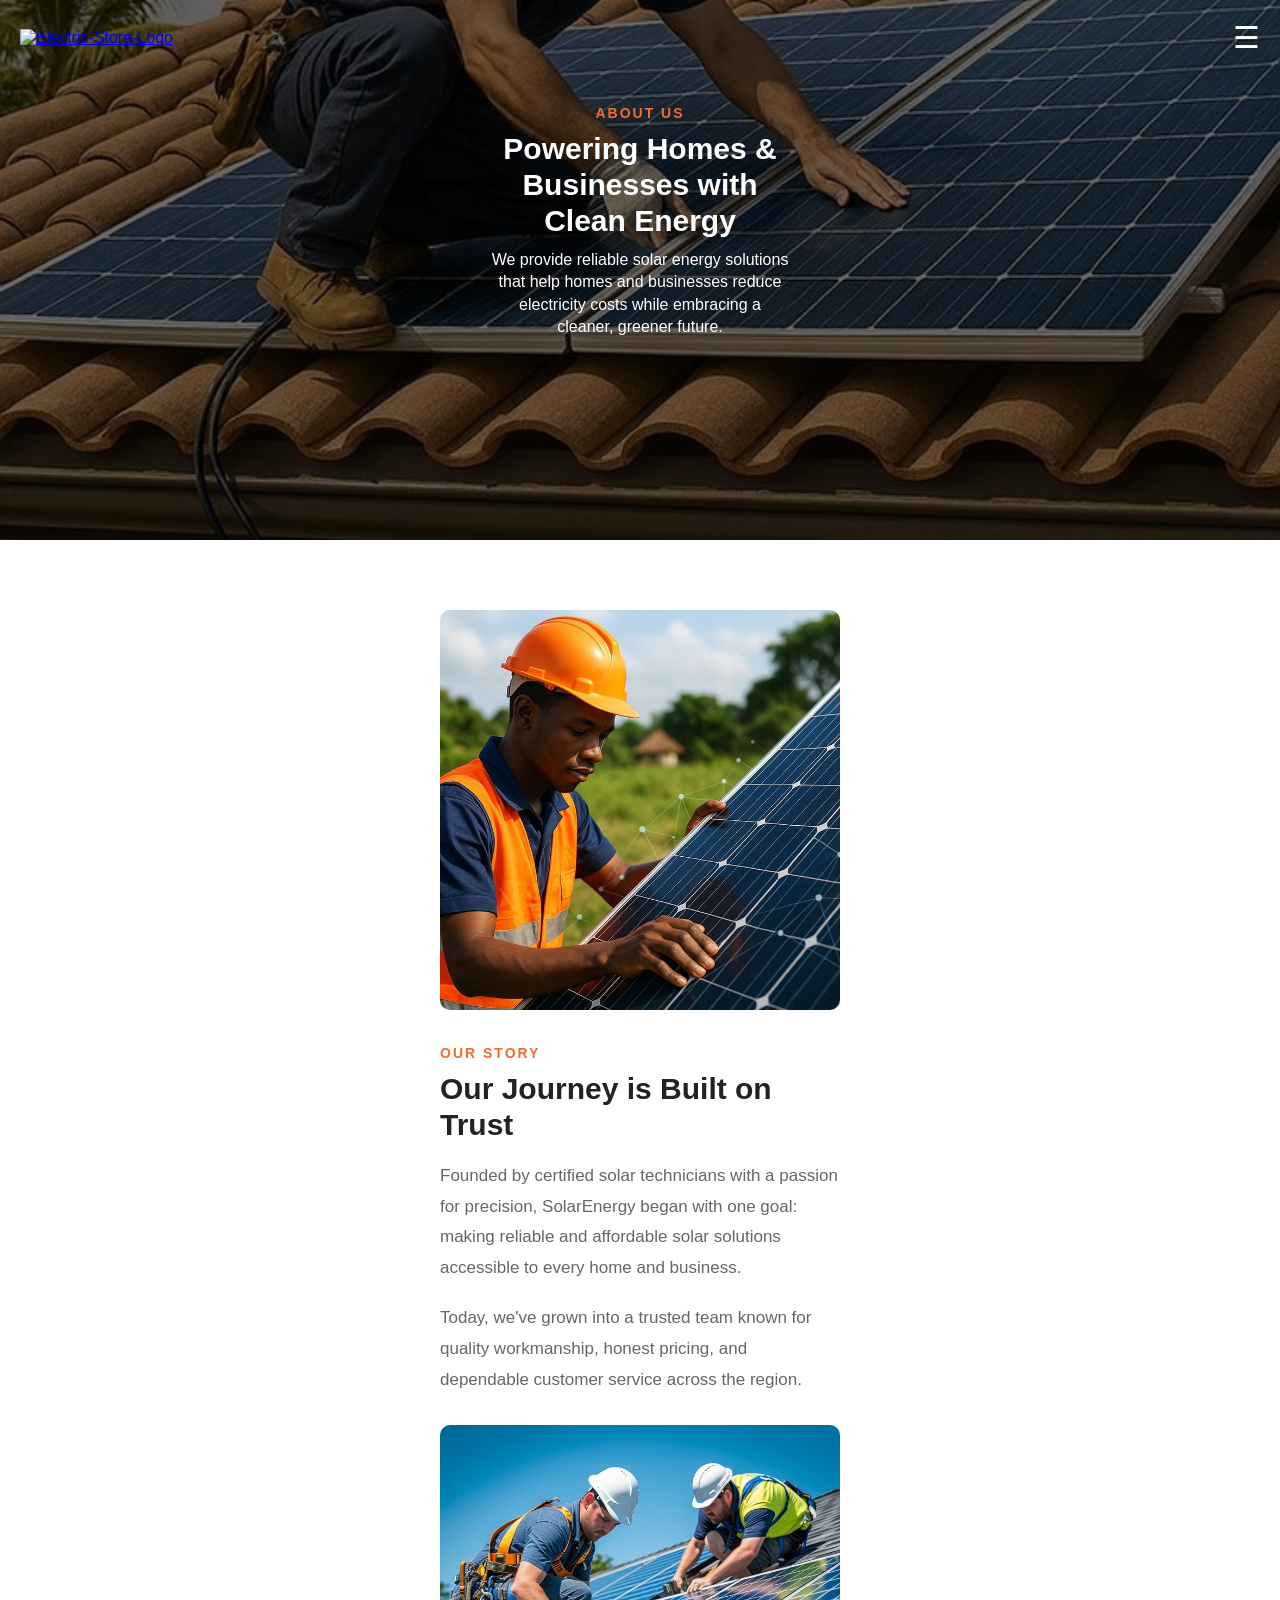
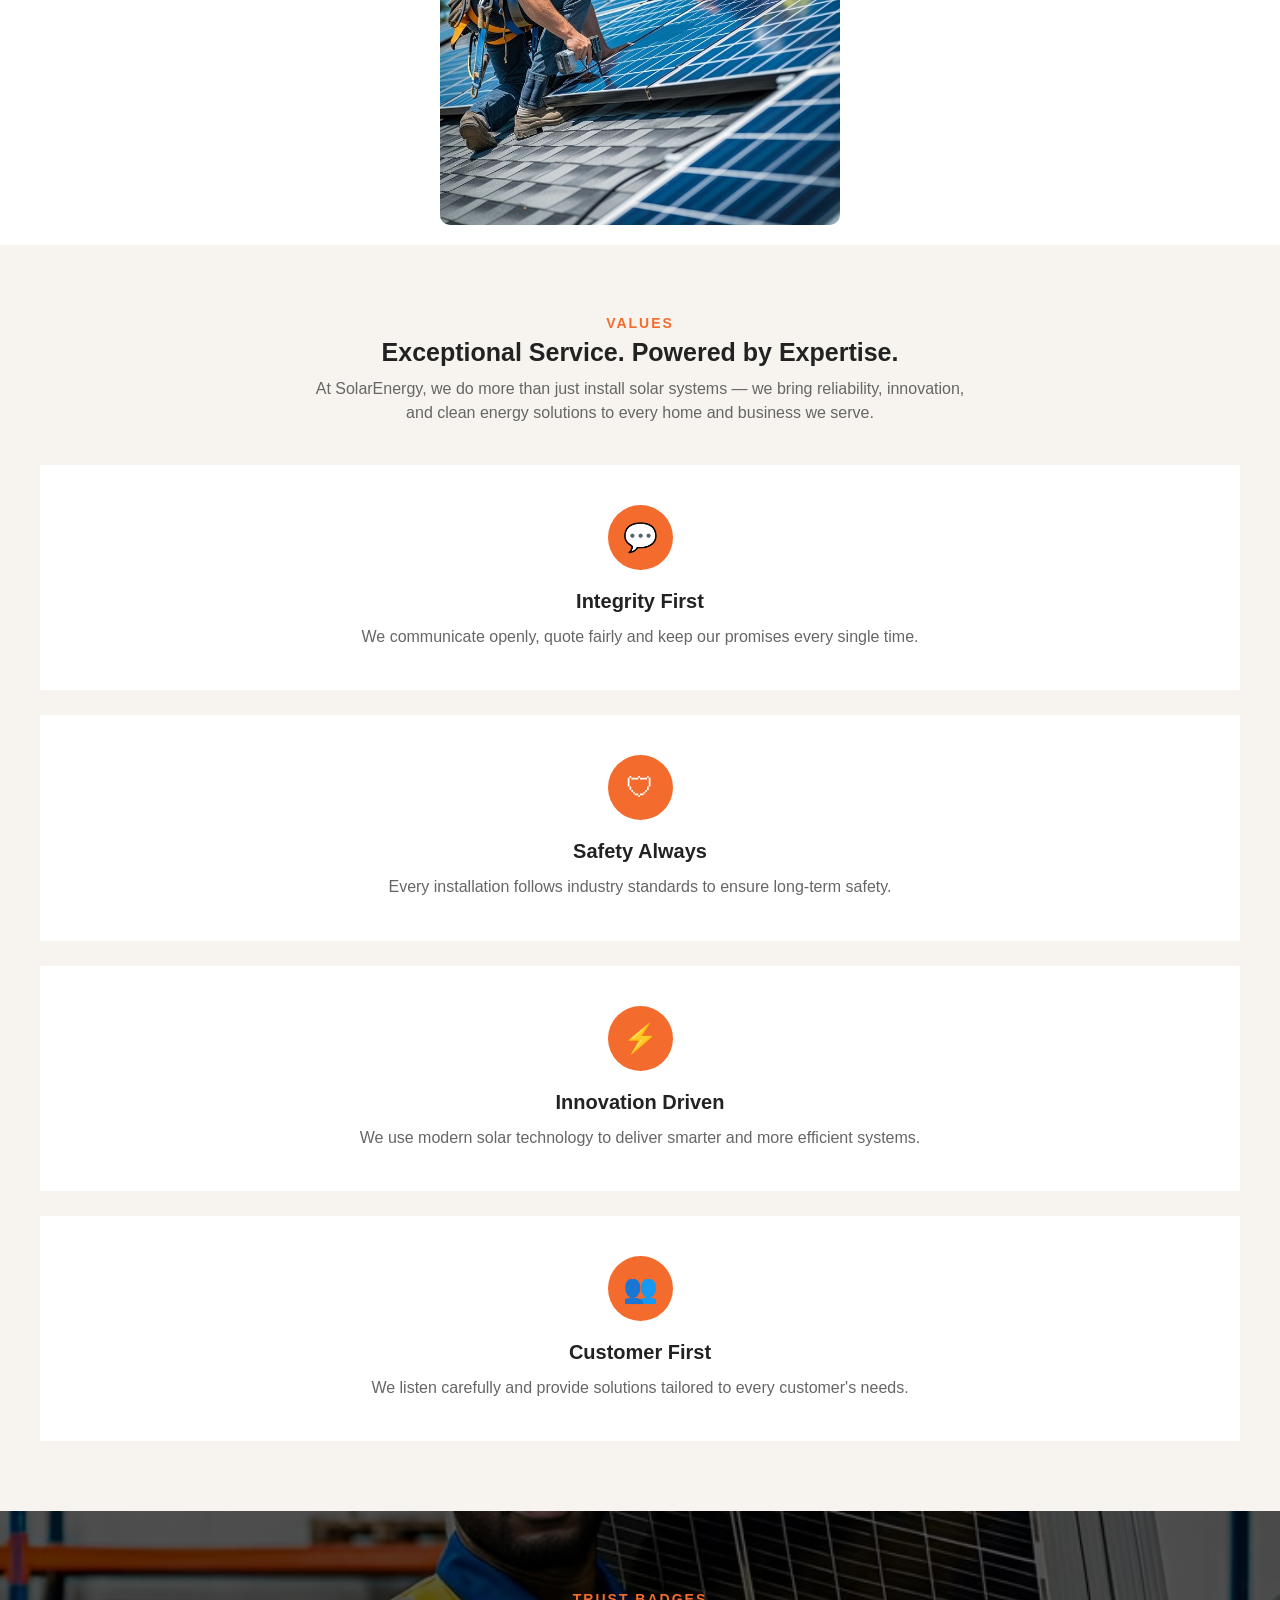
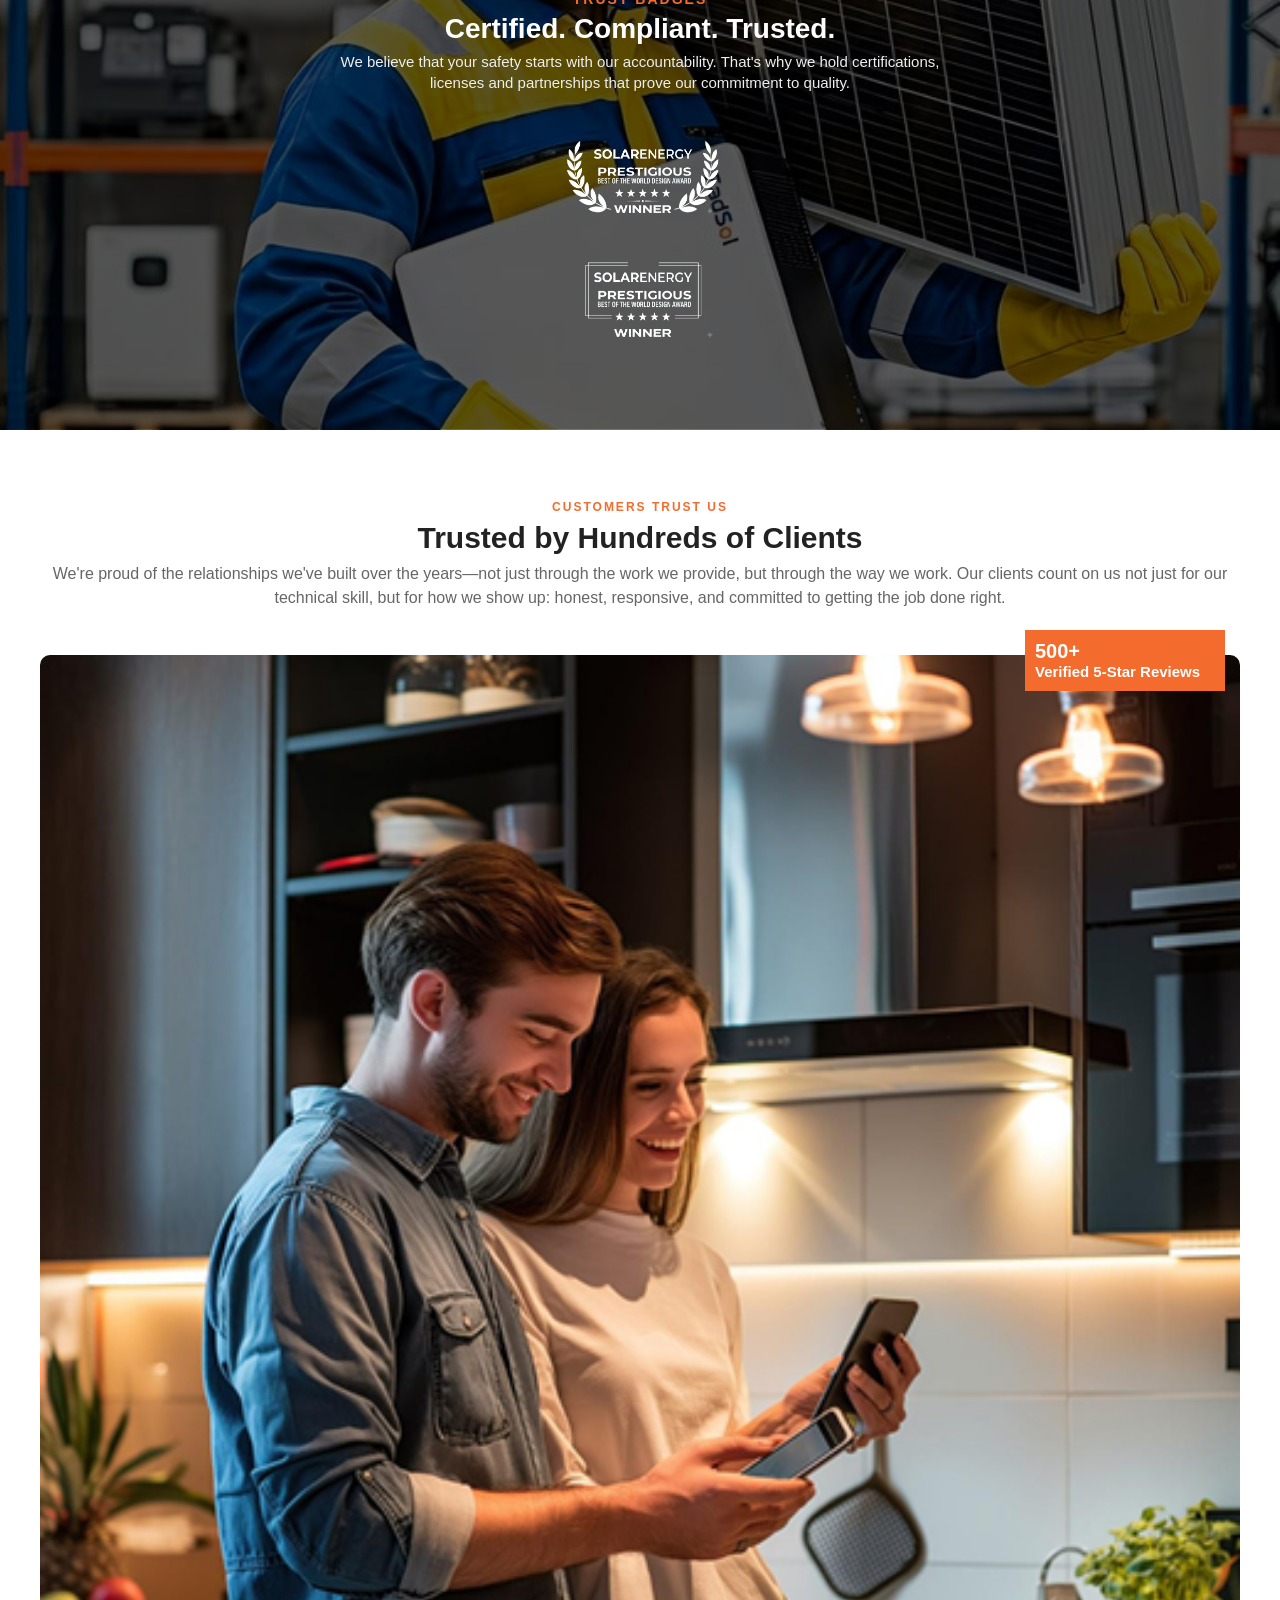
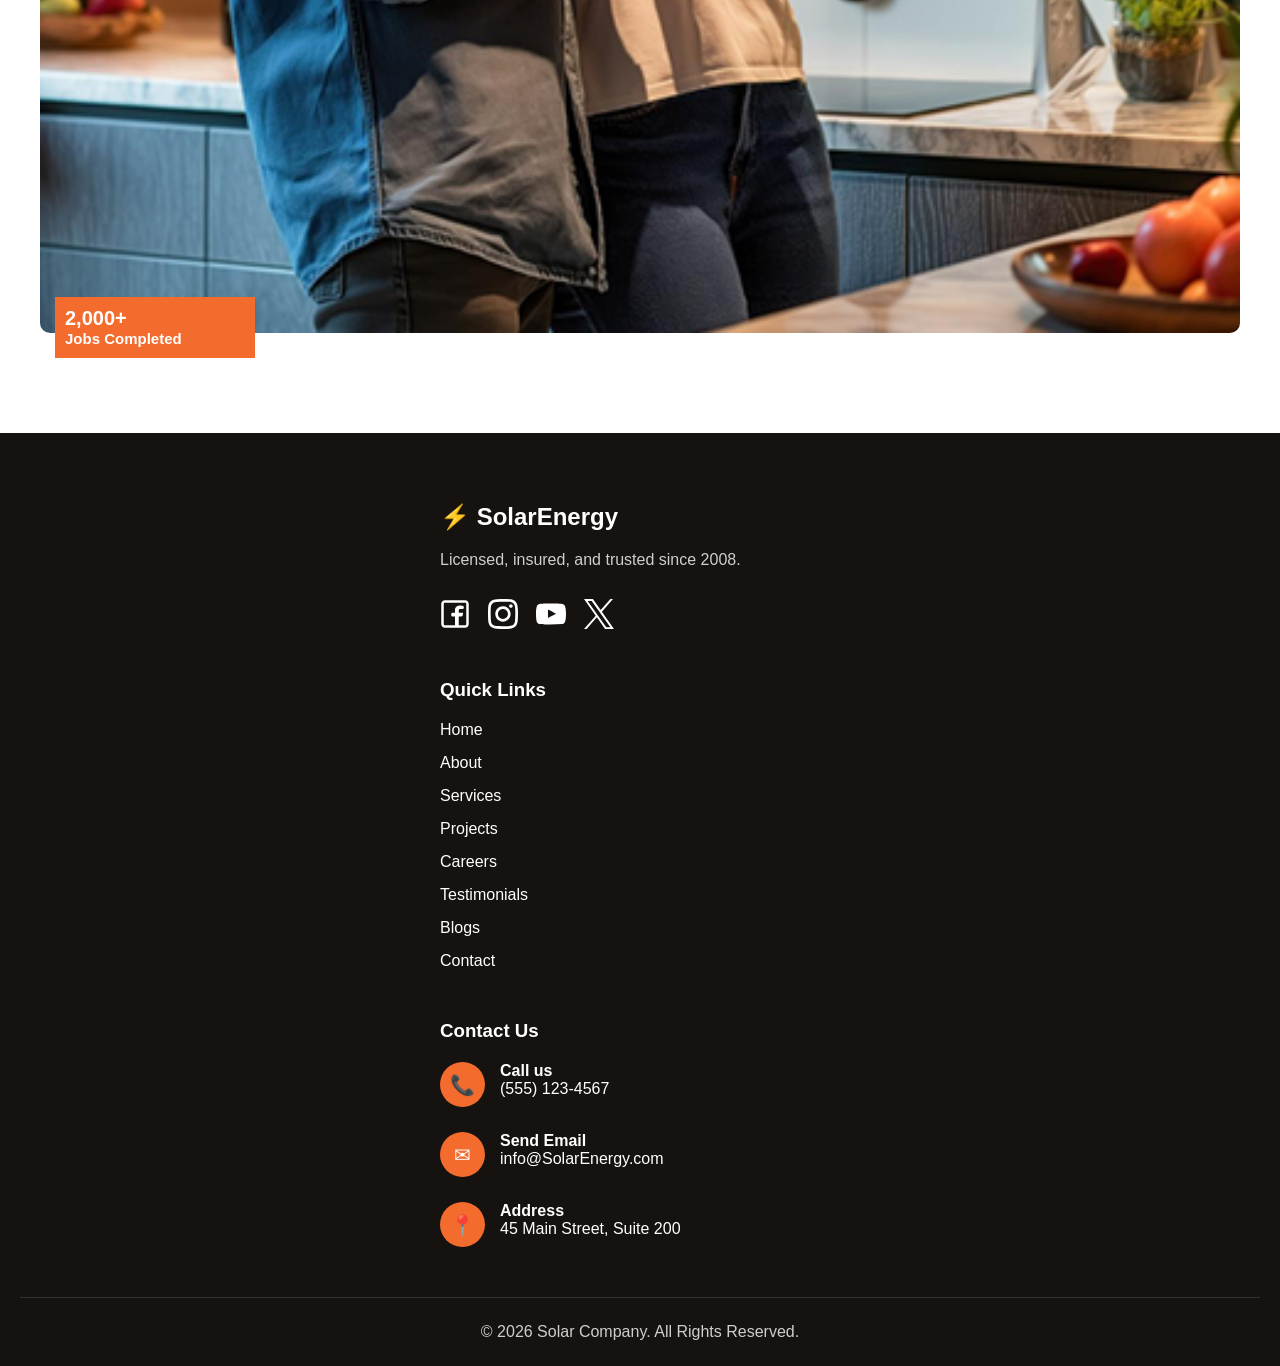
==== about.html @ d0600a5f "Completed mobile version of about page" ====
<!DOCTYPE html>
<html lang="en">
<head>
    <meta charset="UTF-8">
    <meta name="viewport" content="width=device-width, initial-scale=1.0">
    <title>About | SolarEnergy</title>
    <link rel="stylesheet" href="CSS/style.css">
    <link rel="stylesheet" href="CSS/about.css">
</head>
<body>
    <div class="about-hero-wrapper">
        <header class="header">
            <div class="header-container">
                <a href="index.html">
                    <img src="images/store-logo.png" alt="Electric-Store-Logo">
                </a>

                <div class="menu-icon">
                    ☰
                </div>

                <div class="right-side">
                    <nav>
                        <ul>
                            <li><a href="index.html">Home</a></li>
                            <li><a href="about.html" class="active">About</a></li>
                            <li><a href="services.html">Services</a></li>
                            <li><a href="projects.html">Projects</a></li>
                            <li><a href="careers.html">Careers</a></li>
                            <li><a href="contact.html">Contact</a></li>
                        </ul>
                    </nav>
            
                    <a href="#" class="get-free-quote">
                        Get Free Quote
                    </a>
                </div>
            </div>
        </header>
        
        <section class="about-hero">
            <div class="about-hero-container">
                <span>ABOUT US</span>
                <h1>Powering Homes & Businesses with Clean Energy</h1>
                <p>
                    We provide reliable solar energy solutions that help homes and businesses reduce electricity costs while embracing a cleaner, greener future.
                </p>
            </div>
        </section>
    </div>

    <main>
        <section class="about-page-intro">
            <div class="about-intro-container">
                <div class="about-page-image">
                    <img src="images/about-solarman.jpg" alt="Professional Solarman">
                </div>

                <div class="about-page-content">
                    <span>OUR STORY</span>
                    <h2>Our Journey is Built on Trust</h2>
                    <p>
                        Founded by certified solar technicians with a passion for precision, SolarEnergy began with one goal: making reliable and affordable solar solutions accessible to every home and business.
                    </p>
                    
                    <p>Today, we've grown into a trusted team known for quality workmanship, honest pricing, and dependable customer service across the region.

                    </p>

                    <img src="images/journey-image.jpg" alt="Journey Image" class="journey-image">
                </div>
            </div>
        </section>

        <section class="values-section">
            <div class="values-container">
                <span class="section-tag">
                    VALUES
                </span>
                
                <h2>Exceptional Service. Powered by Expertise.</h2>
                
                <p class="values-description">
                    At SolarEnergy, we do more than just install solar systems — we bring reliability, innovation, and clean energy solutions to every home and business we serve.
                </p>
                
                <div class="values-grid">
                    <div class="value-card">
                        <div class="value-icon">
                            💬
                        </div>

                        <h3>Integrity First</h3>
                        <p>
                            We communicate openly, quote fairly and keep our promises every single time.
                        </p>
                    </div>
                    
                    <div class="value-card">
                        <div class="value-icon">
                            🛡
                        </div>
                        
                        <h3>Safety Always</h3>
                        <p>
                            Every installation follows industry standards to ensure long-term safety.
                        </p>
                    </div>

                    <div class="value-card">
                        <div class="value-icon">
                            ⚡
                        </div>

                        <h3>Innovation Driven</h3>
                        <p>
                            We use modern solar technology to deliver smarter and more efficient systems.
                        </p>
                    </div>
                    
                    <div class="value-card">
                        <div class="value-icon">
                            👥
                        </div>
                        
                        <h3>Customer First</h3>
                        <p>
                            We listen carefully and provide solutions tailored to every customer's needs.
                        </p>
                    </div>
                </div>
            </div>
        </section>

        <section class="trust-section">
            <div class="trust-overlay">
                <span class="section-tag">
                    TRUST BADGES
                </span>
                
                <h2>Certified. Compliant. Trusted.</h2>
                <p>
                    We believe that your safety starts with our accountability. That's why we hold certifications, licenses and partnerships that prove our commitment to quality.
                </p>
                
                <div class="trust-badges">
                    <img src="images/badge1.png" alt="Award">
                    <img src="images/badge2.png" alt="Award">
                </div>
            </div>
        </section>

        <section class="customers-section">
            <div class="customers-container">
                <span class="section-title">
                    CUSTOMERS TRUST US
                </span>
                
                <h2>Trusted by Hundreds of Clients</h2>
                <p>
                    We're proud of the relationships we've built over the years—not just through the work we provide, but through the way we work. Our clients count on us not just for our technical skill, but for how we show up: honest, responsive, and committed to getting the job done right.
                </p>
                
                <div class="customers-image">
                    <img src="images/happy-customers.png" alt="Happy Customers">
                    
                    <div class="reviews-box">
                        <h3>500+</h3>
                        <span>Verified 5-Star Reviews</span>
                    </div>
                    
                    <div class="jobs-box">
                        <h3>2,000+</h3>
                        <span>Jobs Completed</span>
                    </div>
                </div>
            </div>
        </section>
    </main>
    

        
        
        <footer class="footer">
            <div class="footer-container">
                <div class="footer-brand">
                    <h2>
                        ⚡ SolarEnergy
                    </h2>
                    
                    <p>
                        Licensed, insured, and trusted since 2008.
                    </p>
                    
                    <div class="social-icons">
                        <a href="#">
                            <img src="icons/facebook.svg" alt="facebook">
                        </a>
                        <a href="#">
                            <img src="icons/instagram.svg" alt="instagram">
                        </a>
                        <a href="#">
                            <img src="icons/youtube.svg" alt="youtube">
                        </a>
                        <a href="#">
                            <img src="icons/X.svg" alt="X">
                        </a>
                    </div>
                </div>
                
                <div class="footer-links">
                    <h3>Quick Links</h3>
                    <ul>
                        <li><a href="index.html">Home</a></li>
                        <li><a href="about.html">About</a></li>
                        <li><a href="services.html">Services</a></li>
                        <li><a href="projects.html">Projects</a></li>
                        <li><a href="careers.html">Careers</a></li>
                        <li><a href="#">Testimonials</a></li>
                        <li><a href="#">Blogs</a></li>
                        <li><a href="contact.html">Contact</a></li>
                    </ul>
                </div>
                
                <div class="footer-contact">
                    <h3>Contact Us</h3>
                    <div class="contact-item">
                        <span>📞</span>
                        <div>
                            <h4>Call us</h4>
                            <p>(555) 123-4567</p>
                        </div>
                    </div>
                    
                    <div class="contact-item">
                        <span>✉</span>
                        <div>
                            <h4>Send Email</h4>
                            <p>info@SolarEnergy.com</p>
                        </div>
                    </div>
                    
                    <div class="contact-item">
                        <span>📍</span>
                        <div>
                            <h4>Address</h4>
                            <p>45 Main Street, Suite 200</p>
                        </div>
                    </div>
                </div>
            </div>
            
            <div class="footer-bottom">
                © 2026 Solar Company. All Rights Reserved.
            </div>
        </footer>
</body>
</html>
---- CSS/style.css ----
*{
    margin: 0;
    padding: 0;
    box-sizing: border-box;
}

body{
    font-family: Arial, Helvetica, sans-serif;
    background-color: #ffffff;
    color: #222;
}

.hero-wrapper{
    background-image:
        linear-gradient(
            rgba(0,0,0,.55),
            rgba(0,0,0,.55)
        ),
        url("../images/solarimage.jpg");

    background-size: cover;
    background-position: center;
    background-repeat: no-repeat;
    min-height: 100vh;
}

header{
    padding: 20px;
}

.header-container{
    display: flex;
    justify-content: space-between;
    align-items: center;
}

.header-container img{
    width: 100px;
    height: auto;
}

.right-side{
    display: none;
}

.menu-icon{
    font-size: 30px;
    color: white;
    cursor: pointer;
}

nav a.active{
    color:#ff6600;
    font-weight:600;
}

.hero{
    padding: 40px 20px;
}

.hero-container{
    display: flex;
    flex-direction: column;
    gap: 40px;
}

.hero-content{
    color: white;
}

.hero-content span{
    display: block;
    color: #ce4100;
    font-family: 'Segoe UI', Tahoma, Geneva, Verdana, sans-serif;
    font-size: 13px;
    font-weight: bolder;
}

.hero-content h2{
    font-family: Verdana, Geneva, Tahoma, sans-serif;
    font-size: 28px;
    margin: 7px 0;
    line-height: 1.2;
}

.hero-content p{
    font-family: 'Lucida Sans', 'Lucida Sans Regular', 'Lucida Grande', 'Lucida Sans Unicode', Geneva, Verdana, sans-serif;
    font-size: 12px;
    line-height: 1.4;
    text-align: justify;
}

.hero-buttons{
    display: flex;
    flex-direction: column;
    gap: 15px;
    margin-top: 25px;
}

.book-btn,
.call-btn{
    text-decoration: none;
    text-align: center;
    padding: 16px;
    border-radius: 8px;
    font-weight: 700;
    transition: .3s;
}

.book-btn{
    background-color: #f46c2d;
    color: #fff;
}

.book-btn:hover{
    background: #df5d20;
    transform: translateY(-2x);
}

.call-btn{
    border: 1px solid white;
    color: #fff;
}

.call-btn:hover{
    border: 2px solid #f46c2d;
    color: #f46c2d;
    transform: translateY(-2x);
}

.hero-image{
    margin-top: 10px;
}

.hero-image img{
    width: 100%;
    max-width: 400px;
    display: block;
    margin: 0 auto;
    border-radius: 70px 20px 20px 20px;
}

.services{
    padding: 60px 20px;
}

.services-container{
    width: 100%;
    margin: 0 auto;
}

.services-heading{
    text-align: center;
    margin-bottom: 40px;
}

.services-heading span{
    font-family: 'Segoe UI', Tahoma, Geneva, Verdana, sans-serif;
    font-size: 14px;
    font-weight: bold;
    color: #f46c2d;
    letter-spacing: 2px;
}

.services-heading h2{
    font-family: 'Trebuchet MS', 'Lucida Sans Unicode', 'Lucida Grande', 'Lucida Sans', Arial, sans-serif;
    font-size: 25px;
    font-weight: bolder;
    color: black;
    margin: 10px 0;
    line-height: 1.2;
}

.services-heading p{
    color: #666;
    line-height: 1.7;
}

.services-grid{
    display: grid;
    gap: 50px;
}

.service-card{
    transition: .3s ease;
}

.service-card:hover{
    transform: translateY(-10px);
}

.service-card img{
    width: 100%;
    height: 230px;
    object-fit: cover;
    display: block;
    border-radius: 8px;
}

.service-content{
    width: 90%;
    margin: -35px auto 0;
    background: #f7f4ef;
    padding: 25px;
    border-radius: 8px;
    position: relative;
    box-shadow: 0 8px 10px rgba(0, 0, .08);
}

.service-content h3{
    font-family: 'Trebuchet MS', 'Lucida Sans Unicode', 'Lucida Grande', 'Lucida Sans', Arial, sans-serif;
    font-size: 22px;
    color: #171717;
    margin-bottom: 10px;
}

.service-content p{
    font-family: 'Courier New', Courier, monospace;
    font-size: 15px;
    line-height: 1.3;
    color: #666;
    margin-bottom: 14px;
}

.service-content a{
    text-decoration: underline;
    font-size: 16px;
    color: #f46c2d;
    font-weight: bold;
    letter-spacing: 2px;
}

.about{
    padding: 70px 20px;
    background: #f7f4ef;
}

.about-container{
    max-width: 400px;
    margin: 0 auto;
}

.about-content span{
    font-family: 'Franklin Gothic Medium', 'Arial Narrow', Arial, sans-serif;
    font-size: 15px;
    font-weight: 700;
    color: #f46c2d;
    display: block;
    margin-bottom: 12px;
    letter-spacing: 2px;
}

.about-content h2{
    font-family: 'Lucida Sans', 'Lucida Sans Regular', 'Lucida Grande', 'Lucida Sans Unicode', Geneva, Verdana, sans-serif;
    font-weight: bolder;
    line-height: 1.2;
    margin-bottom: 10px;
}

.about-content p{
    font-size: 16px;
    line-height: 1.7;
    color: #666;
}

.about-features{
    margin-top: 25px;
}

.feature{
    display: flex;
    align-items: center;
    margin-bottom: 10px;
    gap: 10px;
    color: #444;
    font-size: 16px;
}

.about-image{
    margin-top: 30px;
}

.about-image img{
    width: 100%;
    display: block;
}

.experience-card{
    background-color: #000000;
    padding: 18px;
    margin-top: 20px;
}

.experience-card span{
    display: block;
    color: #f46c2d;
    font-size: 13px;
    font-weight: 700;
    margin-bottom: 15px;
}

.clients{
    display: flex;
    margin-bottom: 18px;
}

.clients img{
    width: 50px;
    height: 50px;
    object-fit: cover;
}

.clients img:not(:first-child){
    margin-left: -12px;
}

.experience-card p{
    color: white;
    font-size: 15px;
    line-height: 1.7;
}

hr{
    margin-top: 50px;
    border:none;
    border-top: 0.001px solid #333;
}

.about-icons{
    display: grid;
    grid-template-columns: repeat(2,1fr);
    gap: 30px;
    margin-top: 40px;
}

.about-icon{
    text-align: center;
}

.icon-circle{
    width: 50px;
    height: 50px;
    margin: 0 auto 18px;
    background: #f46c2d;
    border-radius: 50%;

    display: flex;
    justify-content: center;
    align-items: center;

    color: white;
    font-size: 26px;
}

.about-icon h4{
    font-size: 16px;
    line-height: 1.4;
}

.projects{
    padding: 70px 20px;
}

.projects-container{
    max-width: 400px;
    margin: 0 auto;
}

.projects-heading{
    text-align: center;
}

.projects-heading span{
    font-family: 'Franklin Gothic Medium', 'Arial Narrow', Arial, sans-serif;
    font-size: 15px;
    font-weight: 700;
    color: #f46c2d;
    display: block;
    margin-bottom: 12px;
    letter-spacing: 2px;
}

.projects-heading h2{
    font-family: 'Lucida Sans', 'Lucida Sans Regular', 'Lucida Grande', 'Lucida Sans Unicode', Geneva, Verdana, sans-serif;
    font-weight: bolder;
    line-height: 1.2;
    margin-bottom: 10px;
}

.projects-heading p{
    font-size: 16px;
    line-height: 1.7;
    color: #666;
}

.projects-grid{
    margin-top: 40px;
}

.project-card{
    position: relative;
    width: 100%;
    overflow: hidden;
    margin-bottom: 30px;
}

.project-card::before{
    content: "";
    position: absolute;
    inset: 0;
    background: rgba(0, 0, 0, 0.35);
}

.project-card img{
    width: 100%;
    display: block;
    object-fit: cover;
}

.project-info{
    position: absolute;
    bottom: 0;
    left: 0;
    right: 0;
    padding: 22px;
    text-align: center;
}

.project-info span{
    display: block;
    color: #ffffff;
    font-size: 14px;
    font-weight: 700;
    margin-bottom: 5px;
}

.project-info h3{
    color: #ffffff;
    font-size: 18px;
    font-weight: 700;
    margin: 0;
}

.emergency-service{
    padding: 70px 20px;
    background: #000000;
}

.emergency-container{
    max-width: 400px;
    margin: 0 auto;
}

.emergency-heading{
    text-align: center;
}

.emergency-heading span{
    color: #df5d20;
    font-size: 14px;
}

.emergency-heading h2{
    margin-top: 6px;
    color: white;
    font-size: 27px;
    line-height: 1.2;
}

.emergency-heading p{
    margin-top: 10px;
    font-size: 14px;
    color: white;
    line-height: 1.7;
}

.emergency-features{
    margin-top: 50px;
    text-align: center;
}

.emergency-feature{
    margin-bottom: 40px;
    font-size: 15px;
    font-weight: 400;
    color: white;
}

.emergency-icon{
    width: 60px;
    height: 60px;
    background: #3a3a3a;
    border-radius: 50%;
    margin: 0 auto 20px;

    display: flex;
    justify-content: center;
    align-items: center;

    font-size: 24px;
}

.feature-content h3{
    color: white;
    font-size: 22px;
    margin-bottom: 10px;
}

.feature-content p{
    color: #cfcfcf;
    font-size: 15px;
    line-height: 1.6;
}

.emergency-hotline{
    background: #4b4947;
    padding: 35px 20px;
    text-align: center;
    margin-top: 60px;
}

.emergency-hotline span{
    display: block;
    color: #ffffff;
    font-size: 13px;
    font-weight: 700;
    letter-spacing: 1px;
    margin-bottom: 18px;
}

.emergency-hotline h3{
    color: #f46c2d;
    font-size: 32px;
    font-weight: 700;
    margin-bottom: 18px;
}

.emergency-hotline p{
    color: #ffffff;
    font-size: 15px;
    line-height: 1.7;
}

.hotline-number{
    display: block;
    width: 100%;
    background: #f46c2d;
    color: #ffffff;
    text-decoration: none;
    text-align: center;
    padding: 18px;
    margin-top: 40px;
    font-size: 15px;
    font-weight: 700;
    transition: background .3s ease;
}

.hotline-number:hover{
    background: #d9551b;
}

.testimonials{
    padding: 70px 20px;
    background: #ffffff;
}

.testimonials-container{
    max-width: 400px;
    margin: 0 auto;
}

.testimonials-heading{
    text-align: center;
}

.testimonials-heading span{
    display: block;
    color: #f46c2d;
    font-size: 14px;
    font-weight: 700;
    letter-spacing: 1px;
    margin-bottom: 10px;
}

.testimonials-heading h2{
    font-size: 24px;
    line-height: 1.2;
    margin-bottom: 10px;
}

.testimonials-heading p{
    color: #666;
    line-height: 1.7;
    font-size: 15px;
}

.review-btn{
    display: block;
    margin: 20px 0 35px 0;
    background: #151210;
    color: #ffffff;
    text-decoration: none;
    text-align: center;
    padding: 16px;
    font-size: 14px;
    font-weight: 700;
    letter-spacing: 1px;
    transition: .3s;
}

.review-btn:hover{
    background: #f46c2d;
}

.testimonial-card{
    background: #f7f4ef;
    padding: 40px 25px;
    text-align: center;
}

.testimonial-card h3{
    font-size: 20px;
    margin-bottom: 10px;
}

.testimonial-card p{
    color: #555;
    line-height: 1.4;
    margin-bottom: 30px;
}

.testimonial-card img{
    width: 70px;
    height: 70px;
    border-radius: 50%;
    object-fit: cover;
    margin-bottom: 15px;
}

.testimonial-card h4{
    font-size: 18px;
    margin-bottom: 5px;
}

.testimonial-card span{
    color: #666;
    font-size: 15px;
}

.quote{
    padding: 70px 20px;
    background: #f7f4ef;
}

.quote-container{
    max-width: 400px;
    margin: 0 auto;
    text-align: center;
}

.quote-container span{
    display: block;
    color: #f46c2d;
    font-size: 14px;
    font-weight: 700;
    letter-spacing: 1px;
    margin-bottom: 10px;
}

.quote-container h2{
    font-size: 28px;
    line-height: 1.2;
    margin-bottom: 10px;
}

.quote-container p{
    color: #666;
    line-height: 1.7;
    margin-bottom: 20px;
}

.quote-btn{
    display: inline-block;
    background: #f46c2d;
    color: #fff;
    text-decoration: none;
    padding: 18px 35px;
    font-size: 15px;
    font-weight: 700;
    transition: .3s;
}

.quote-btn:hover{
    background: #d9551b;
}

.footer{
    background:#151210;
    color:#fff;
    padding:70px 20px 0;
}

.footer-container{
    max-width:400px;
    margin:auto;
}

.footer-brand,
.footer-links,
.footer-contact{
    margin-bottom:50px;
}

.footer-brand h2{
    margin-bottom:20px;
}

.footer-brand p{
    color:#cfcfcf;
    margin-bottom:30px;
}

.social-icons{
    display: flex;
    gap: 18px;
    align-items: center;
}

.social-icons a{
    display: flex;
    justify-content: center;
    align-items: center;
}

.social-icons img{
    width: 30px;
    height: 30px;
    transition: transform .3s ease;
}

.social-icons img:hover{
    transform: scale(1.15);
}

.footer-links h3,
.footer-contact h3{
    margin-bottom:20px;
}

.footer-links ul{
    list-style:none;
}

.footer-links li{
    margin-bottom:15px;
}

.footer-links a{
    color:#fff;
    text-decoration:none;
}

.contact-item{
    display:flex;
    gap:15px;
    margin-bottom:25px;
    align-items:flex-start;
}

.contact-item span{
    width:45px;
    height:45px;
    background:#f46c2d;
    color: white;
    border-radius:50%;
    display:flex;
    justify-content:center;
    align-items:center;
    font-size:20px;
}

.footer-bottom{
    border-top:1px solid #333;
    text-align:center;
    padding:25px 0;
    margin-top:30px;
    color:#cfcfcf;
}
---- CSS/about.css ----
.about-hero-wrapper{
    min-height: 60vh;
    background-image:
    linear-gradient(rgba(0,0,0,.55),
    rgba(0,0,0,.55)),
    url("../images/aboutbg.jpg");
    background-size:cover;
    background-position:center;
    background-repeat:no-repeat;
}

.about-hero{
    display:flex;
    justify-content:center;
    align-items:center;
    padding: 30px 20px;
}

.about-hero-container{
    max-width: 300px;
    text-align: center;
}

.about-hero span{
    display: block;
    color: #f46c2d;
    font-size: 14px;
    font-weight: 700;
    letter-spacing: 2px;
    margin-bottom: 10px;
}

.about-hero h1{
    font-size: 30px;
    line-height: 1.2;
    margin-bottom: 10px;
    color: white;
}

.about-hero p{
    max-width: 600px;
    margin: auto;
    color: white;
    font-size: 16px;
    line-height: 1.4;
}

.about-page-intro{
    background:#fff;
    padding: 20px;
}

.about-intro-container{
    max-width: 400px;
    margin: 0 auto;
}

.about-page-image{
    margin-top: 50px;
}

.about-page-image img{
    width:100%;
    display:block;
    border-radius:10px;
}

.about-page-content{
    margin-top: 35px;
}

.about-page-content span{
    display: block;
    color: #f46c2d;
    font-size: 14px;
    font-weight: 700;
    letter-spacing: 2px;
    margin-bottom: 10px;
}

.about-page-content h2{
    font-size: 30px;
    line-height: 1.2;
    margin-bottom: 18px;
}

.about-page-content p{
    font-size: 17px;
    line-height: 1.8;
    color: #666;
    margin-bottom: 20px;
}

.journey-image{
    width: 100%;
    display: block;
    margin-top: 30px;
    border-radius: 10px;
}

.values-section{
    background: #f7f4ef;
    padding: 70px 20px;
}

.values-container{
    max-width: 1200px;
    margin: auto;
    text-align: center;
}

.section-tag{
    display: block;
    color: #f46c2d;
    font-size: 14px;
    font-weight: 700;
    letter-spacing: 2px;
    margin-bottom: 10px;
}

.values-section h2{
    font-size: 25px;
    line-height: 1.2;
    margin-bottom: 10px;
}

.values-description{
    max-width: 650px;
    margin: 0 auto 40px;
    color: #666;
    line-height: 1.5;
}

.values-grid{
    display: grid;
    gap: 25px;
}

.value-card{
    background: #fff;
    padding: 40px 25px;
    text-align:center;
}

.value-icon{
    width: 65px;
    height: 65px;
    margin: 0 auto 20px;
    background: #f46c2d;
    color: #fff;
    border-radius:50%;
    display:flex;
    justify-content:center;
    align-items:center;
    font-size: 28px;
}

.value-card h3{
    margin-bottom:10px;
    font-size: 20px;
}

.value-card p{
    color: #666;
    line-height: 1.7;
}

.trust-section{
    background-image:
    linear-gradient(rgba(0,0,0,.65),rgba(0,0,0,.65)),
    url("../images/solar-technician.jpg");
    background-size: cover;
    background-position: center;
    background-repeat: no-repeat;
    padding: 80px 20px;
    text-align: center;
}

.trust-overlay{
    max-width: 650px;
    margin: auto;
    color: #fff;
}

.section-tag{
    font-size: 14px;
    margin-bottom: 6px;
}

.trust-overlay h2{
    font-size: 28px;
    margin-bottom: 6px;
}

.trust-overlay p{
    font-size: 15px;
    line-height: 1.4;
    margin-bottom: 35px;
    color: #eee;
}

.trust-badges{
    display: flex;
    flex-direction: column;
    gap: 25px;
    align-items: center;
}

.trust-badges img{
    width: 170px;
}

.customers-section{
    padding: 70px 20px 100px;
    background: #fff;
}

.customers-container{
    max-width: 1200px;
    margin: auto;
    text-align: center;
}

.section-title{
    display: block;
    color:#f46c2d;
    font-size: 12px;
    font-weight: 700;
    letter-spacing: 2px;
    margin-bottom: 6px;
}

.customers-container h2{
    font-size: 30px;
    line-height: 1.2;
    margin-bottom: 6px;
}

.customers-container p{
    margin: 0 auto 45px;
    color: #666;
    line-height: 1.5;
}

.customers-image{
    position: relative;
    margin-top: 40px;
}

.customers-image img{
    width: 100%;
    display: block;
    border-radius: 10px;
}

.reviews-box{
    text-align: left;
    position: absolute;
    top: -25px;
    right: 15px;
    background: #f46c2d;
    color: #fff;
    padding: 10px;
    width: 200px;
}

.reviews-box h3{
    font-size: 20px;
}

.reviews-box span{
    font-size: 15px;
    font-weight: 600;
}

.jobs-box{
    text-align: left;
    position: absolute;
    bottom: -25px;
    left: 15px;
    background: #f46c2d;
    color: #fff;
    padding: 10px;
    width: 200px;
}

.jobs-box h3{
    font-size: 20px;
}

.jobs-box span{
    font-size: 15px;
    font-weight: 600;
}
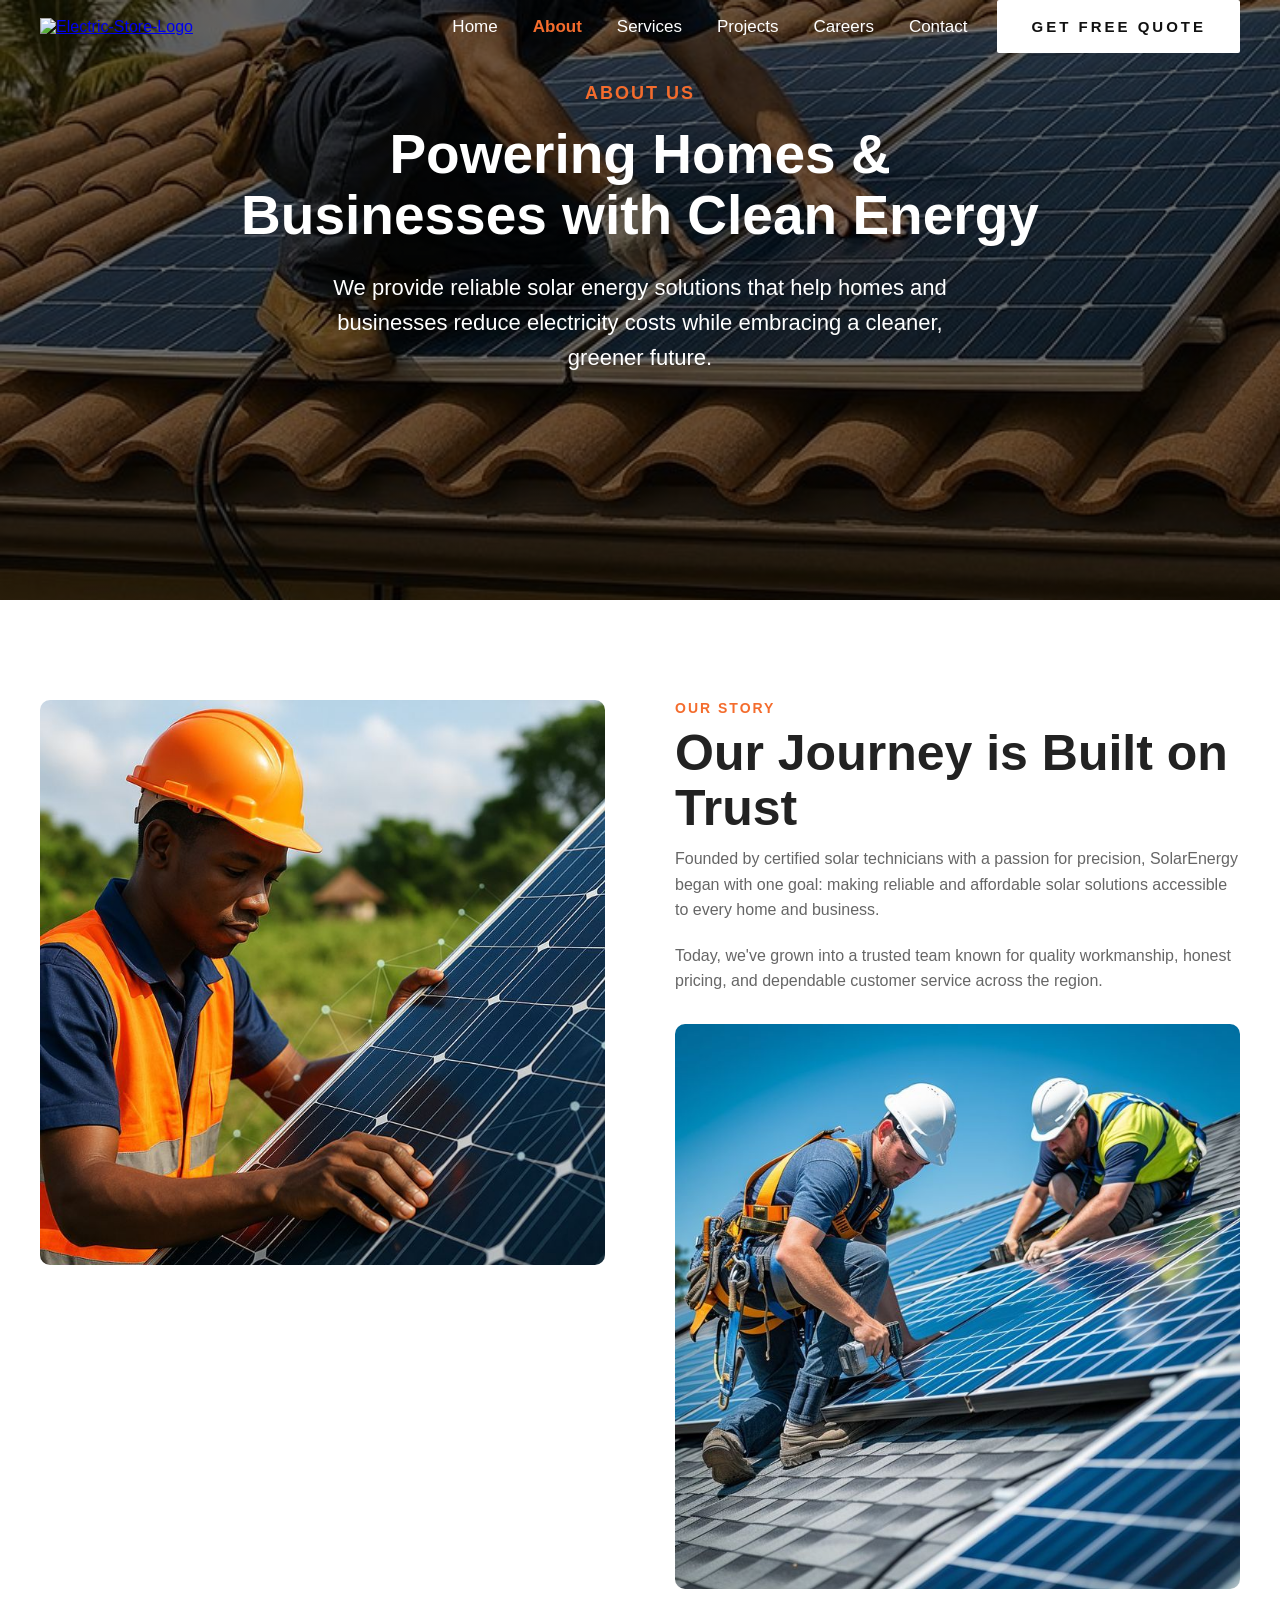
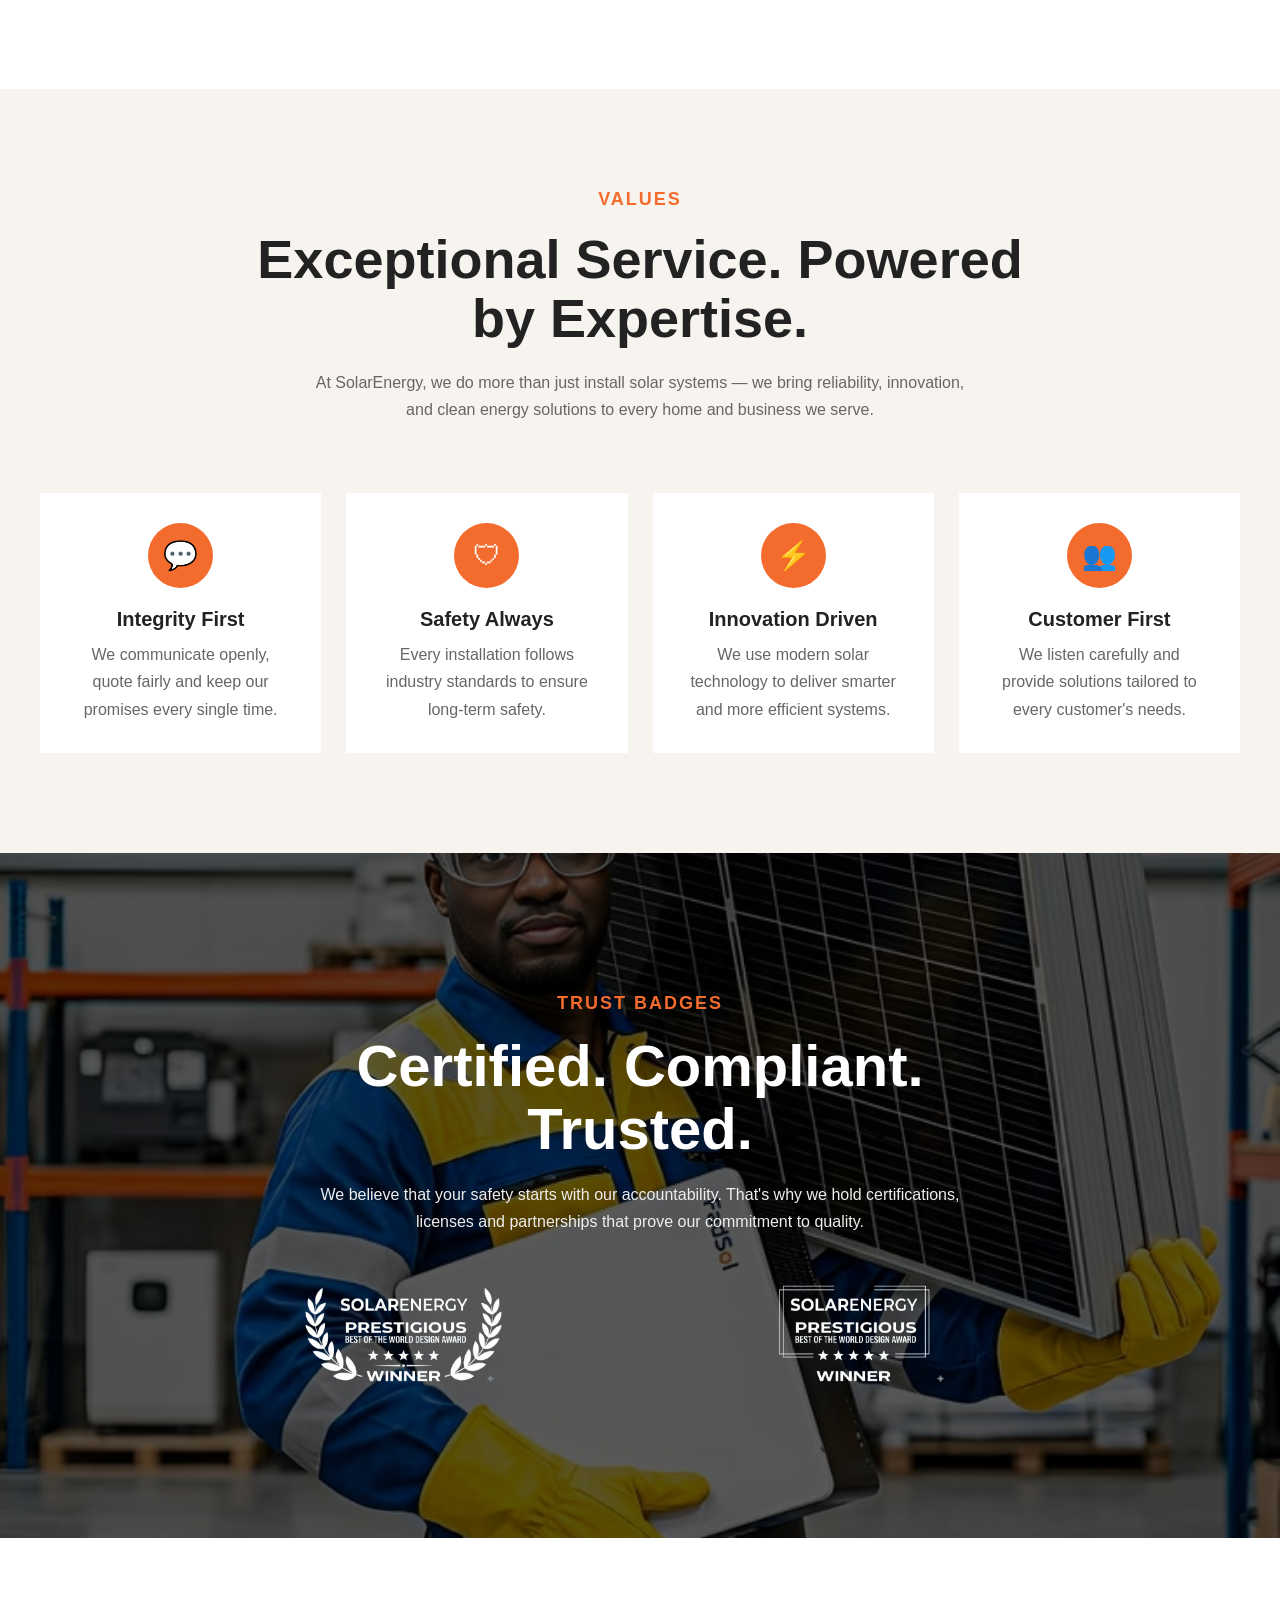
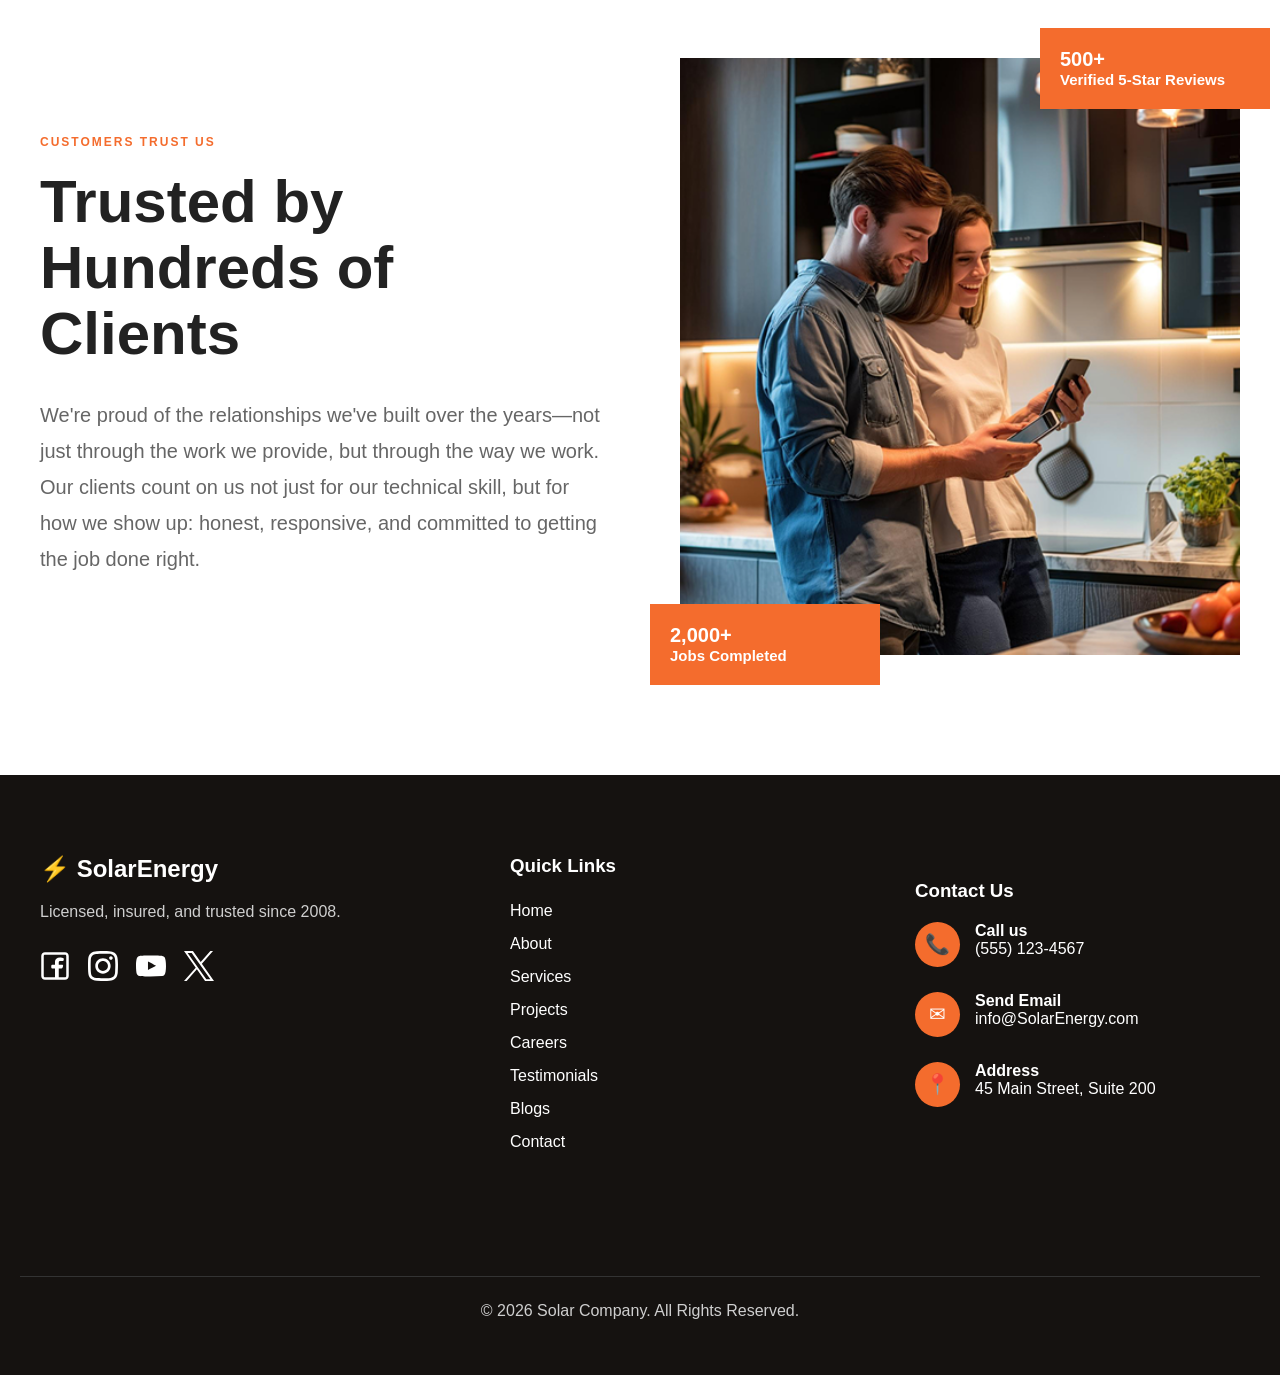
==== commit 98ecb696: "Complete About page and desktop responsiveness" ====
--- a/about.html
+++ b/about.html
@@ -74,6 +74,7 @@
 
         <section class="values-section">
             <div class="values-container">
+                <div class="values-header">
                 <span class="section-tag">
                     VALUES
                 </span>
@@ -83,6 +84,7 @@
                 <p class="values-description">
                     At SolarEnergy, we do more than just install solar systems — we bring reliability, innovation, and clean energy solutions to every home and business we serve.
                 </p>
+                </div>
                 
                 <div class="values-grid">
                     <div class="value-card">
@@ -152,14 +154,16 @@
 
         <section class="customers-section">
             <div class="customers-container">
-                <span class="section-title">
-                    CUSTOMERS TRUST US
-                </span>
-                
-                <h2>Trusted by Hundreds of Clients</h2>
-                <p>
-                    We're proud of the relationships we've built over the years—not just through the work we provide, but through the way we work. Our clients count on us not just for our technical skill, but for how we show up: honest, responsive, and committed to getting the job done right.
-                </p>
+                <div class="customers-content">
+                    <span class="section-title">
+                        CUSTOMERS TRUST US
+                    </span>
+                
+                    <h2>Trusted by Hundreds of Clients</h2>
+                    <p>
+                        We're proud of the relationships we've built over the years—not just through the work we provide, but through the way we work. Our clients count on us not just for our technical skill, but for how we show up: honest, responsive, and committed to getting the job done right.
+                    </p>
+                </div>
                 
                 <div class="customers-image">
                     <img src="images/happy-customers.png" alt="Happy Customers">
@@ -178,81 +182,81 @@
         </section>
     </main>
     
-
+    <footer class="footer">
+        <div class="footer-container">
+            <div class="footer-brand">
+                <h2>
+                    ⚡ SolarEnergy
+                </h2>
+                
+                <p>
+                    Licensed, insured, and trusted since 2008.
+                </p>
+                
+                <div class="social-icons">
+                    <a href="#">
+                        <img src="icons/facebook.svg" alt="facebook">
+                    </a>
+                    
+                    <a href="#">
+                        <img src="icons/instagram.svg" alt="instagram">
+                    </a>
+                    
+                    <a href="#">
+                        <img src="icons/youtube.svg" alt="youtube">
+                    </a>
+                    
+                    <a href="#">
+                        <img src="icons/X.svg" alt="X">
+                    </a>
+                </div>
+            </div>
+            
+            <div class="footer-links">
+                <h3>Quick Links</h3>
+                <ul>
+                    <li><a href="index.html">Home</a></li>
+                    <li><a href="about.html">About</a></li>
+                    <li><a href="services.html">Services</a></li>
+                    <li><a href="projects.html">Projects</a></li>
+                    <li><a href="careers.html">Careers</a></li>
+                    <li><a href="#">Testimonials</a></li>
+                    <li><a href="#">Blogs</a></li>
+                    <li><a href="contact.html">Contact</a></li>
+                </ul>
+            </div>
+            
+            <div class="footer-contact">
+                <h3>Contact Us</h3>
+                <div class="contact-item">
+                    <span>📞</span>
+                    <div>
+                        <h4>Call us</h4>
+                        <p>(555) 123-4567</p>
+                    </div>
+                </div>
+                
+                <div class="contact-item">
+                    <span>✉</span>
+                    <div>
+                        <h4>Send Email</h4>
+                        <p>info@SolarEnergy.com</p>
+                    </div>
+                </div>
+                
+                <div class="contact-item">
+                    <span>📍</span>
+                    <div>
+                        <h4>Address</h4>
+                        <p>45 Main Street, Suite 200</p>
+                    </div>
+                </div>
+            </div>
+        </div>
         
-        
-        <footer class="footer">
-            <div class="footer-container">
-                <div class="footer-brand">
-                    <h2>
-                        ⚡ SolarEnergy
-                    </h2>
-                    
-                    <p>
-                        Licensed, insured, and trusted since 2008.
-                    </p>
-                    
-                    <div class="social-icons">
-                        <a href="#">
-                            <img src="icons/facebook.svg" alt="facebook">
-                        </a>
-                        <a href="#">
-                            <img src="icons/instagram.svg" alt="instagram">
-                        </a>
-                        <a href="#">
-                            <img src="icons/youtube.svg" alt="youtube">
-                        </a>
-                        <a href="#">
-                            <img src="icons/X.svg" alt="X">
-                        </a>
-                    </div>
-                </div>
-                
-                <div class="footer-links">
-                    <h3>Quick Links</h3>
-                    <ul>
-                        <li><a href="index.html">Home</a></li>
-                        <li><a href="about.html">About</a></li>
-                        <li><a href="services.html">Services</a></li>
-                        <li><a href="projects.html">Projects</a></li>
-                        <li><a href="careers.html">Careers</a></li>
-                        <li><a href="#">Testimonials</a></li>
-                        <li><a href="#">Blogs</a></li>
-                        <li><a href="contact.html">Contact</a></li>
-                    </ul>
-                </div>
-                
-                <div class="footer-contact">
-                    <h3>Contact Us</h3>
-                    <div class="contact-item">
-                        <span>📞</span>
-                        <div>
-                            <h4>Call us</h4>
-                            <p>(555) 123-4567</p>
-                        </div>
-                    </div>
-                    
-                    <div class="contact-item">
-                        <span>✉</span>
-                        <div>
-                            <h4>Send Email</h4>
-                            <p>info@SolarEnergy.com</p>
-                        </div>
-                    </div>
-                    
-                    <div class="contact-item">
-                        <span>📍</span>
-                        <div>
-                            <h4>Address</h4>
-                            <p>45 Main Street, Suite 200</p>
-                        </div>
-                    </div>
-                </div>
-            </div>
-            
-            <div class="footer-bottom">
-                © 2026 Solar Company. All Rights Reserved.
-            </div>
-        </footer>
+        <div class="footer-bottom">
+            © 2026 Solar Company. All Rights Reserved.
+        </div>
+    </footer>
 </body>
 </html>
--- a/CSS/style.css
+++ b/CSS/style.css
@@ -787,3 +787,107 @@
     color:#cfcfcf;
 }
 
+@media (min-width:1024px){
+
+.header{
+    padding: 0 20px;
+}
+
+.header-container{
+    max-width: 1200px;
+    margin: auto;
+    display: flex;
+    justify-content: space-between;
+    align-items: center;
+}
+
+.header-container img{
+    width: 110px;
+}
+
+.menu-icon{
+    display: none;
+}
+
+.right-side{
+    display: flex;
+    align-items: center;
+    gap: 30px;
+}
+
+.right-side nav ul{
+    display: flex;
+    list-style: none;
+    gap: 35px;
+    align-items: center;
+}
+
+.right-side nav a{
+    text-decoration:none;
+    color:#fff;
+    font-size:17px;
+    font-weight:500;
+    transition:.3s;
+}
+
+.right-side nav a:hover{
+    color:#f46c2d;
+}
+
+.right-side nav ul li a.active{
+    color:#f46c2d;
+    font-weight:600;
+}
+
+.get-free-quote{
+    display: inline-block;
+    padding: 18px 34px;
+    background: #ffffff;
+    color: #111;
+    text-decoration: none;
+    font-size: 15px;
+    font-weight: 700;
+    text-transform: uppercase;
+    letter-spacing: 3px;
+    border-radius: 2px;
+    transition: 0.3s;
+}
+
+.get-free-quote:hover{
+    background:#f46c2d;
+    color:#fff;
+}
+
+.footer{
+    padding:80px 20px 30px;
+}
+
+.footer-container{
+    max-width:1200px;
+    margin:auto;
+
+    display:grid;
+    grid-template-columns:1.2fr 1fr 1fr;
+    gap:80px;
+
+    align-items:start;
+}
+
+.footer-brand{
+    max-width:320px;
+}
+
+.footer-links ul,
+.footer-contact{
+    margin-top:25px;
+}
+
+.footer-links ul li a:hover{
+    color: #ce4100;
+}
+
+.footer-bottom{
+    margin-top:60px;
+    text-align:center;
+}
+}
--- a/CSS/about.css
+++ b/CSS/about.css
@@ -244,7 +244,7 @@
 
 .customers-image{
     position: relative;
-    margin-top: 40px;
+    margin-top: 80px;
 }
 
 .customers-image img{
@@ -291,4 +291,204 @@
 .jobs-box span{
     font-size: 15px;
     font-weight: 600;
+}
+
+@media (min-width:1024px){
+
+.about-hero-wrapper{
+    min-height: 600px;
+}
+
+.about-hero{
+    display:flex;
+    justify-content:center;
+    align-items:center;
+    height: 40px;
+}
+
+.about-hero-container{
+    max-width: 800px;
+    margin: auto;
+}
+
+.about-hero span{
+    font-size:18px;
+}
+
+.about-hero h1{
+    font-size: 55px;
+    line-height: 1.1;
+    margin: 20px 0;
+}
+
+.about-hero p{
+    font-size: 22px;
+    max-width: 650px;
+    margin: 25px auto 0;
+    line-height: 1.6;
+}
+
+.about-page-intro{
+    padding: 100px 20px;
+}
+
+.about-intro-container{
+    max-width: 1200px;
+    margin: auto;
+    display: grid;
+    grid-template-columns: 1fr 1fr;
+    gap: 70px;
+}
+
+.about-page-image{
+    margin-top: 0;
+}
+
+.about-page-content{
+    margin-top: 0;
+}
+
+.about-page-content h2{
+    font-size: 50px;
+    line-height: 1.1;
+    margin: 10px 0 10px;
+}
+
+.about-page-content p{
+    font-size: 16px;
+    line-height: 1.6;
+}
+
+.about-page-content img{
+    width: 100%;
+    display: block;
+    margin-top: 30px;
+}
+
+.values-section{
+    padding: 100px 20px;
+}
+
+.values-container{
+    max-width: 1200px;
+    margin: auto;
+}
+
+.values-header{
+    max-width: 800px;
+    margin: 0 auto 70px;
+    text-align: center;
+}
+
+.values-container h2{
+    font-size: 54px;
+    margin: 20px 0 20px;
+    line-height: 1.1;
+}
+
+.values-container p{
+    font-size: 16px;
+    line-height: 1.7;
+}
+
+.values-grid{
+    display: grid;
+    grid-template-columns: repeat(4,1fr);
+    gap: 25px;
+    margin-top: 20px;
+}
+
+.value-card{
+    padding: 30px 35px;
+}
+
+.trust-section{
+    padding: 140px 20px;
+}
+
+.trust-overlay{
+    max-width: 700px;
+    margin: auto;
+    text-align: center;
+}
+
+.section-tag{
+    font-size: 18px;
+}
+
+.trust-overlay h2{
+    font-size: 58px;
+    margin: 20px 0 20px;
+    line-height: 1.1;
+}
+
+.trust-overlay p{
+    font-size: 16px;
+    line-height: 1.7;
+}
+
+.trust-badges{
+    display: grid;
+    grid-template-columns: 1fr 1fr;
+    gap: 200px;
+}
+
+.trust-badges img{
+    width: 220px;
+    height: auto;
+}
+
+.customers-section{
+    padding:120px 20px;
+}
+
+.customers-container{
+    max-width:1200px;
+    margin:auto;
+
+    display:grid;
+    grid-template-columns:1fr 1fr;
+    gap:80px;
+    align-items:center;
+}
+
+.customers-content{
+    text-align:left;
+}
+
+.customers-content h2{
+    font-size:60px;
+    line-height:1.1;
+    margin:20px 0 30px;
+}
+
+.customers-content p{
+    margin:0;
+    font-size:20px;
+    line-height:1.8;
+}
+
+.customers-image{
+    position:relative;
+    margin-top:0;
+}
+
+.customers-image img{
+    width:100%;
+    border-radius:0;
+}
+
+.reviews-box{
+    top:-30px;
+    right:-30px;
+    width:230px;
+    padding:20px;
+}
+
+.jobs-box{
+    bottom:-30px;
+    left:-30px;
+    width:230px;
+    padding:20px;
+}
 }
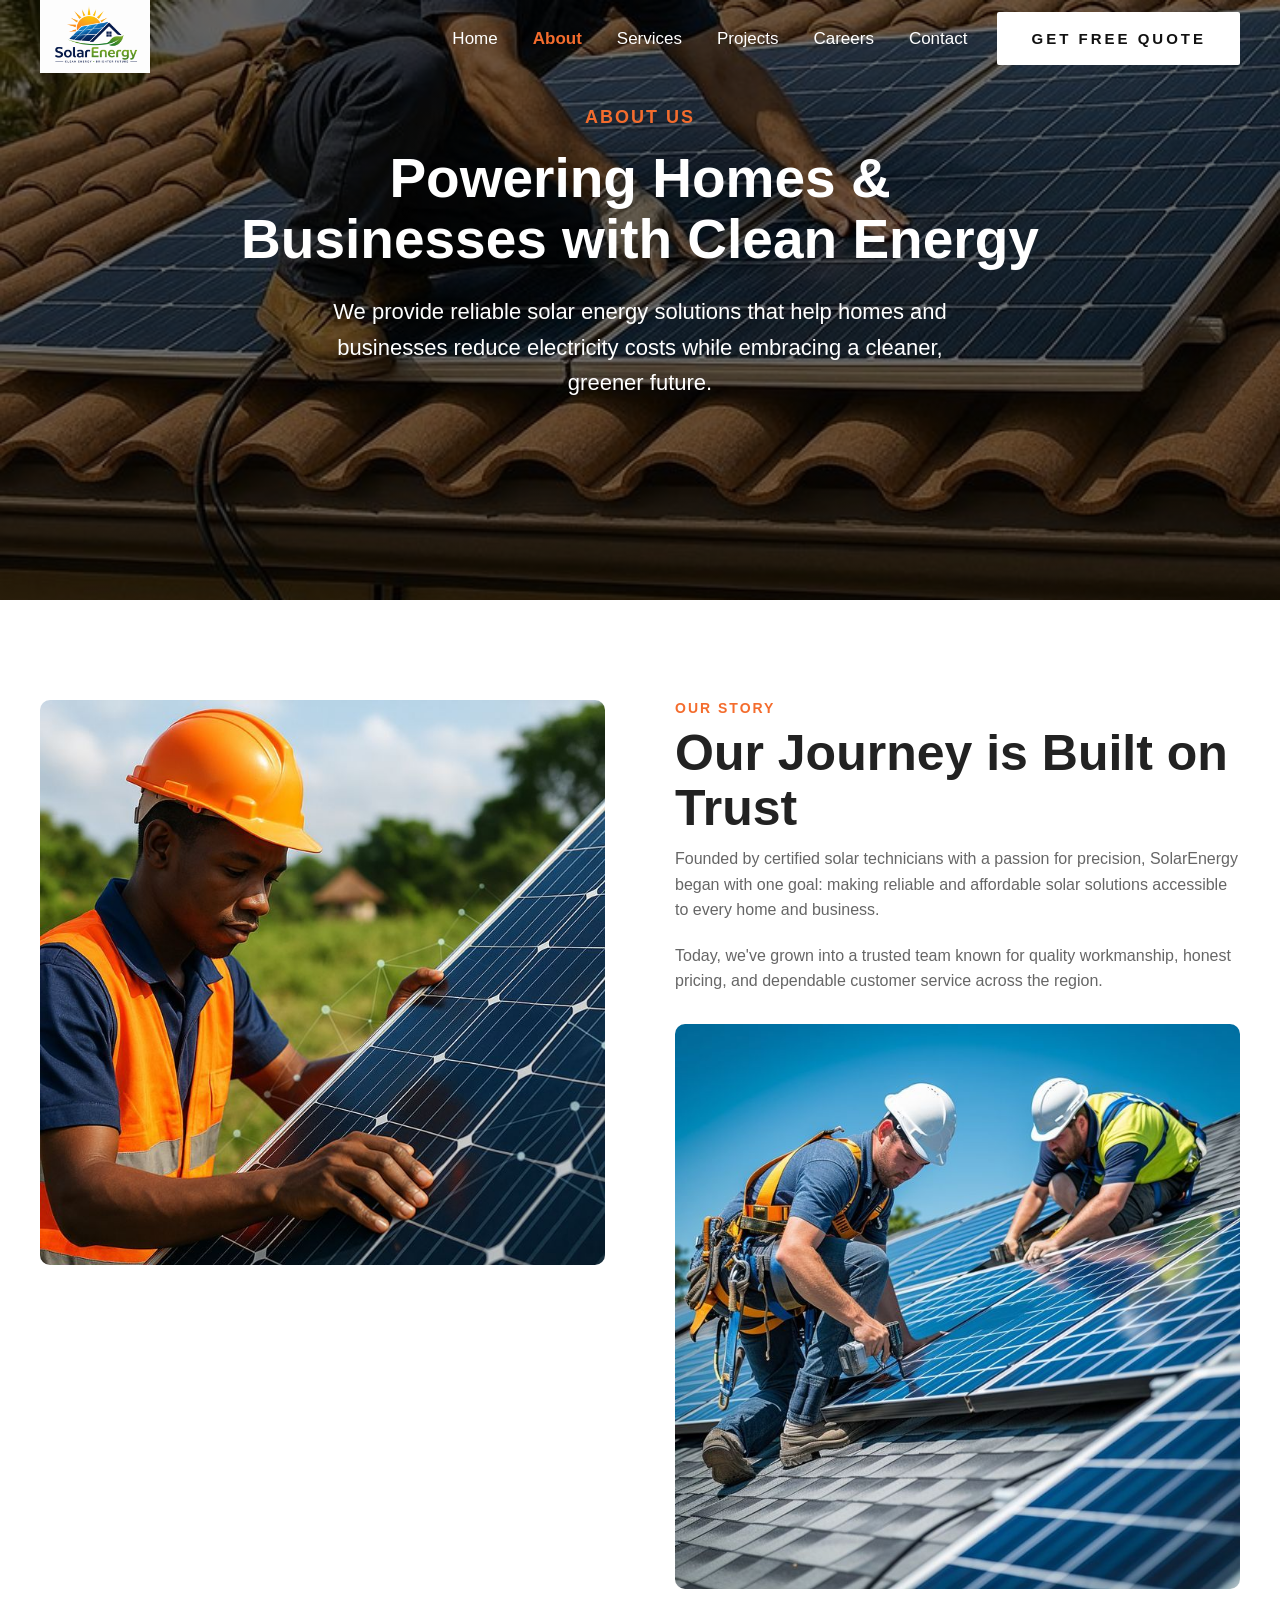
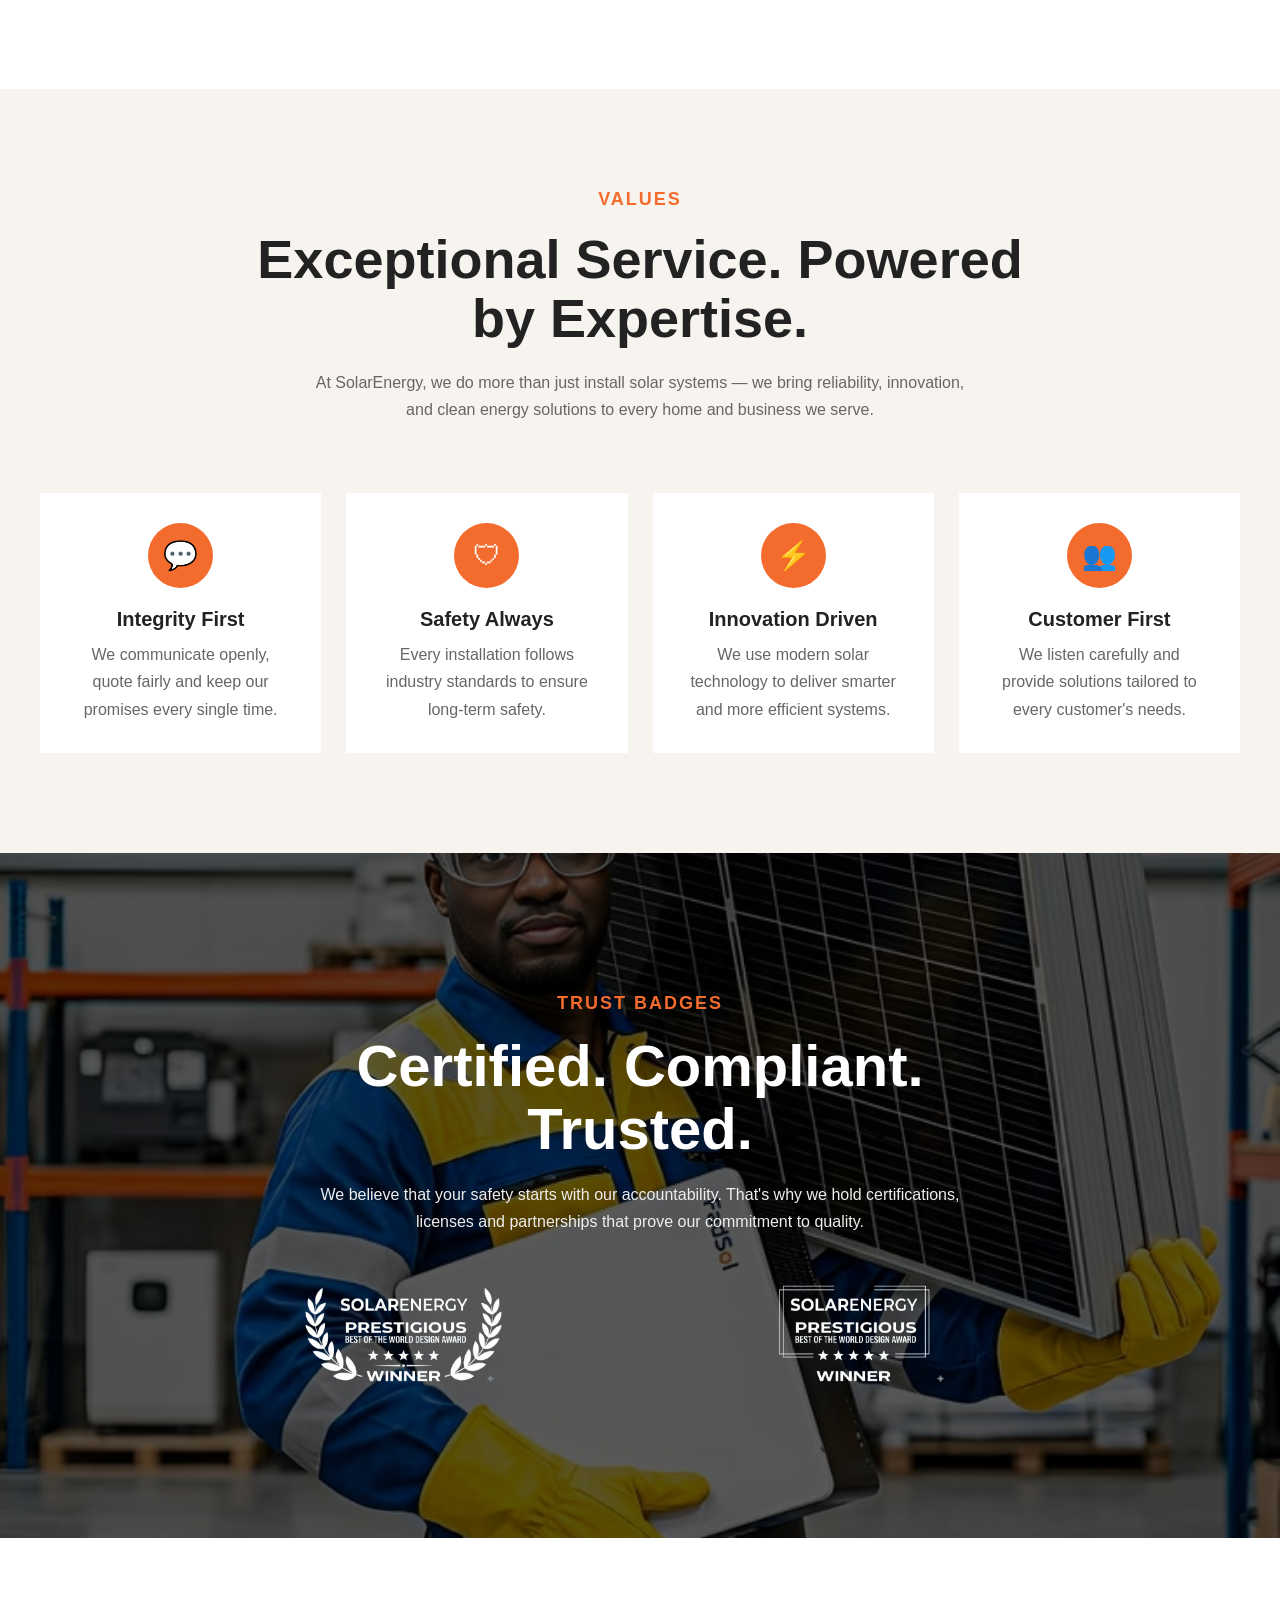
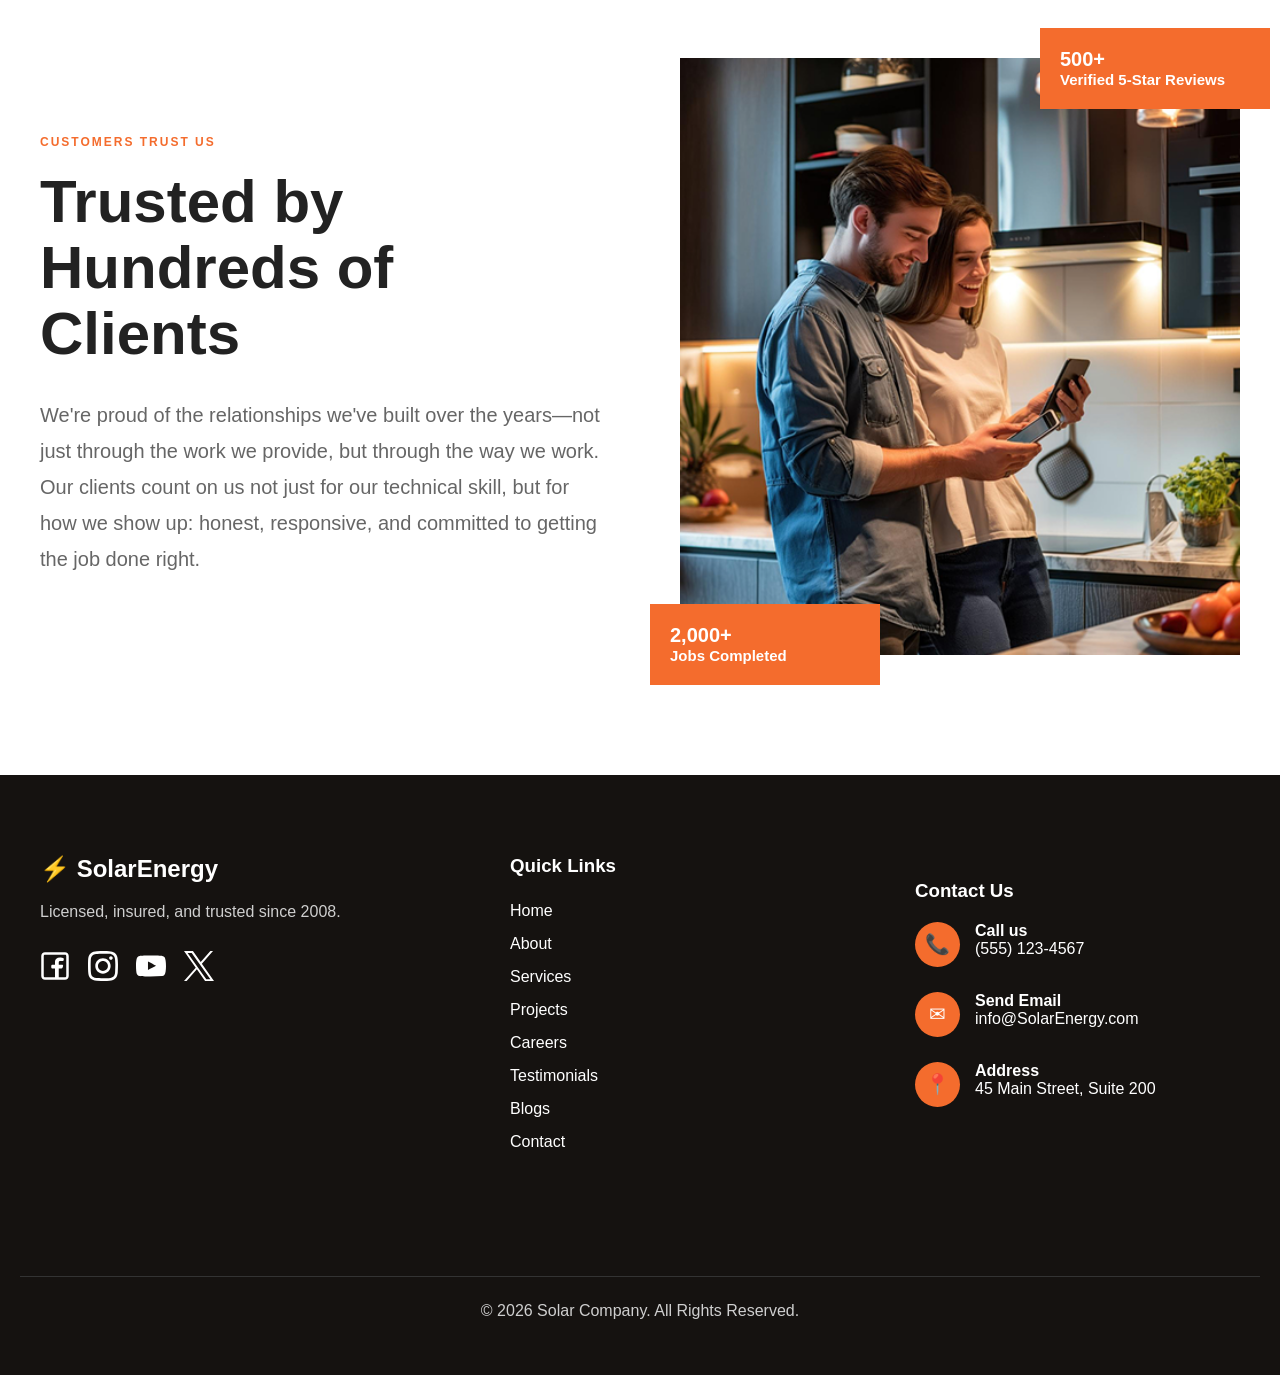
==== commit 81cff5ce: "Polish website navigation and links" ====
--- a/about.html
+++ b/about.html
@@ -15,11 +15,15 @@
                     <img src="images/store-logo.png" alt="Electric-Store-Logo">
                 </a>
 
-                <div class="menu-icon">
+                <div class="menu-icon" id="menu-icon">
                     ☰
                 </div>
-
-                <div class="right-side">
+                
+                <div class="right-side" id="mobile-menu">
+                    <div class="close-menu" id="close-menu">
+                        ✕
+                    </div>
+                    
                     <nav>
                         <ul>
                             <li><a href="index.html">Home</a></li>
@@ -31,7 +35,7 @@
                         </ul>
                     </nav>
             
-                    <a href="#" class="get-free-quote">
+                    <a href="contact.html" class="get-free-quote">
                         Get Free Quote
                     </a>
                 </div>
@@ -258,5 +262,6 @@
             © 2026 Solar Company. All Rights Reserved.
         </div>
     </footer>
+    <script src="JS/script.js"></script>
 </body>
 </html>
--- a/CSS/style.css
+++ b/CSS/style.css
@@ -54,6 +54,91 @@
     font-weight:600;
 }
 
+.right-side.active{
+    display: flex;
+    flex-direction: column;
+    position: absolute;
+    top: 15px;
+    left: 15px;
+    right: 15px;
+    background: #fff;
+    border-radius: 15px;
+    padding: 80px 30px 30px;
+    box-shadow: 0 20px 50px rgba(0,0,0,.25);
+    z-index: 1000;
+    animation: slideDown .35s ease;
+}
+
+.right-side.active .close-menu{
+    display: block;
+    font-size: 32px;
+    color: #222;
+    text-align: right;
+    cursor: pointer;
+    margin-bottom: 30px;
+}
+
+.right-side.active nav ul{
+    list-style: none;
+    display: flex;
+    flex-direction: column;
+    gap: 22px;
+    padding: 0;
+    margin: 0;
+}
+
+.right-side.active nav ul li{
+    list-style: none;
+}
+
+.right-side.active nav a{
+    text-decoration: none;
+    color: #222;
+    font-size: 18px;
+    font-weight: 600;
+    transition: .3s;
+}
+
+.right-side.active nav a.active{
+    color:#f46c2d;
+}
+
+.right-side.active nav a:hover{
+    color: #f46c2d;
+}
+
+.right-side.active .get-free-quote{
+    display: block;
+    margin-top: 35px;
+    background: #f46c2d;
+    color: #fff;
+    text-decoration: none;
+    text-align: center;
+    padding: 16px;
+    border-radius: 8px;
+    font-weight: 700;
+    letter-spacing: 1px;
+    transition: .3s;
+}
+
+.right-side.active .get-free-quote:hover{
+    background: #dd5b20;
+}
+
+@keyframes slideDown{
+
+    from{
+        opacity: 0;
+        transform: translateY(-20px);
+    }
+
+    to{
+        opacity: 1;
+        transform: translateY(0);
+    }
+
+}
+
 .hero{
     padding: 40px 20px;
 }
@@ -114,7 +199,7 @@
 
 .book-btn:hover{
     background: #df5d20;
-    transform: translateY(-2x);
+    transform: translateY(-2px);
 }
 
 .call-btn{
@@ -204,7 +289,7 @@
     padding: 25px;
     border-radius: 8px;
     position: relative;
-    box-shadow: 0 8px 10px rgba(0, 0, .08);
+    box-shadow: 0 8px 10px rgba(0, 0, 0, 0.08);
 }
 
 .service-content h3{
@@ -231,129 +316,144 @@
 }
 
 .about{
-    padding: 70px 20px;
-    background: #f7f4ef;
+    padding:70px 20px;
+    background:#f7f4ef;
 }
 
 .about-container{
-    max-width: 400px;
-    margin: 0 auto;
+    max-width:400px;
+    margin:0 auto;
 }
 
 .about-content span{
-    font-family: 'Franklin Gothic Medium', 'Arial Narrow', Arial, sans-serif;
-    font-size: 15px;
-    font-weight: 700;
-    color: #f46c2d;
-    display: block;
-    margin-bottom: 12px;
-    letter-spacing: 2px;
+    display:block;
+    color:#f46c2d;
+    font-size:14px;
+    font-weight:700;
+    letter-spacing:2px;
+    margin-bottom:12px;
 }
 
 .about-content h2{
-    font-family: 'Lucida Sans', 'Lucida Sans Regular', 'Lucida Grande', 'Lucida Sans Unicode', Geneva, Verdana, sans-serif;
-    font-weight: bolder;
-    line-height: 1.2;
-    margin-bottom: 10px;
+    font-size:32px;
+    line-height:1.2;
+    margin-bottom:15px;
 }
 
 .about-content p{
-    font-size: 16px;
-    line-height: 1.7;
-    color: #666;
+    color:#666;
+    line-height:1.7;
 }
 
 .about-features{
-    margin-top: 25px;
+    margin-top:30px;
 }
 
 .feature{
-    display: flex;
-    align-items: center;
-    margin-bottom: 10px;
-    gap: 10px;
-    color: #444;
-    font-size: 16px;
-}
-
-.about-image{
-    margin-top: 30px;
-}
-
-.about-image img{
+    display:flex;
+    align-items:center;
+    gap:12px;
+    margin-bottom:15px;
+}
+
+.feature span{
+    color:#f46c2d;
+    font-size:18px;
+}
+
+.feature p{
+    margin:0;
+}
+
+.about-gallery{
+    margin-top: 40px;
+}
+
+.about-image img,
+.gallery-right img{
     width: 100%;
     display: block;
+    object-fit: cover;
+    border-radius: 10px;
+}
+
+.gallery-right{
+    margin-top:20px;
 }
 
 .experience-card{
-    background-color: #000000;
-    padding: 18px;
-    margin-top: 20px;
-}
-
-.experience-card span{
-    display: block;
-    color: #f46c2d;
-    font-size: 13px;
-    font-weight: 700;
-    margin-bottom: 15px;
+    background: black;
+    color:  white;
+    padding: 25px;
+    border-radius: 10px;
+    margin: 20px 0;
+    text-align: center;
+}
+
+.experience-card h3{
+    font-size:36px;
+    color:#f46c2d;
+}
+
+.experience-card p{
+    margin:8px 0 20px;
 }
 
 .clients{
-    display: flex;
-    margin-bottom: 18px;
+    display:flex;
+    justify-content:center;
+    margin-bottom:15px;
 }
 
 .clients img{
-    width: 50px;
-    height: 50px;
-    object-fit: cover;
-}
-
-.clients img:not(:first-child){
-    margin-left: -12px;
-}
-
-.experience-card p{
-    color: white;
-    font-size: 15px;
-    line-height: 1.7;
-}
-
-hr{
-    margin-top: 50px;
+    width:45px;
+    height:45px;
+    border-radius:50%;
+    object-fit:cover;
+    margin-left:-8px;
+}
+
+.clients img:first-child{
+    margin-left:0;
+}
+
+.about hr{
+    margin:60px auto;
+    max-width:400px;
     border:none;
-    border-top: 0.001px solid #333;
+    border-top:1px solid #ddd;
 }
 
 .about-icons{
     display: grid;
     grid-template-columns: repeat(2,1fr);
-    gap: 30px;
+    gap: 30px 20px;
     margin-top: 40px;
 }
 
 .about-icon{
+    display: flex;
+    flex-direction: column;
+    align-items: center;
     text-align: center;
 }
 
 .icon-circle{
-    width: 50px;
-    height: 50px;
-    margin: 0 auto 18px;
+    width: 60px;
+    height: 60px;
+    border-radius: 50%;
     background: #f46c2d;
-    border-radius: 50%;
-
     display: flex;
     justify-content: center;
     align-items: center;
-
-    color: white;
-    font-size: 26px;
+    color: #fff;
+    font-size: 24px;
+    margin-bottom: 12px;
 }
 
 .about-icon h4{
-    font-size: 16px;
+    font-size: 15px;
+    font-weight: 600;
     line-height: 1.4;
 }
 
@@ -443,7 +543,7 @@
 
 .emergency-service{
     padding: 70px 20px;
-    background: #000000;
+    background: black
 }
 
 .emergency-container{
@@ -809,6 +909,10 @@
     display: none;
 }
 
+.close-menu{
+    display: none;
+}
+
 .right-side{
     display: flex;
     align-items: center;
@@ -858,28 +962,414 @@
     color:#fff;
 }
 
+.hero{
+    padding: 80px 20px;
+}
+
+.hero-container{
+    max-width: 1200px;
+    margin: auto;
+    display: flex;
+    flex-direction: row;
+    align-items: center;
+    justify-content: space-between;
+    gap: 80px;
+}
+
+.hero-content{
+    flex: 1;
+}
+
+.hero-image{
+    flex: 1;
+    margin-top: 0;
+}
+
+.hero-image img{
+    max-width: 100%;
+    width: 5200px;
+    margin-left: auto;
+}
+
+.hero-content span{
+    font-size: 17px;
+}
+
+.hero-content h2{
+    font-size: 60px;
+    line-height: 1.1;
+    margin: 18px 0;
+}
+
+.hero-content p{
+    font-size: 18px;
+    line-height: 1.7;
+    max-width: 600px;
+}
+
+.hero-buttons{
+    flex-direction: row;
+    gap: 20px;
+    margin-top: 40px;
+}
+
+.book-btn,
+.call-btn{
+    padding: 18px 32px;
+    width: fit-content;
+}
+
+.services{
+    padding: 100px 20px;
+}
+
+.services-container{
+    max-width: 1200px;
+    margin: 0 auto;
+}
+
+.services-heading{
+    max-width: 700px;
+    margin: 0 auto 70px;
+}
+
+.services-heading h2{
+    font-size: 52px;
+    line-height: 1.2;
+}
+
+.services-heading p{
+    font-size: 18px;
+    max-width: 650px;
+    margin: 0 auto;
+}
+
+.services-grid{
+    grid-template-columns: repeat(3, 1fr);
+    gap: 35px;
+}
+
+.service-card img{
+    height: 260px;
+}
+
+.service-content{
+    width: 88%;
+    padding: 30px;
+}
+
+.service-content h3{
+    font-size: 26px;
+}
+
+.service-content p{
+    font-size: 16px;
+    line-height: 1.6;
+}
+
+.service-content a{
+    font-size: 15px;
+}
+
+.about-container{
+    max-width: 1200px;
+    margin: 0 auto;
+    display: grid;
+    grid-template-columns: 1fr 1fr;
+    gap: 70px;
+    align-items: center;
+}
+
+.about-gallery{
+    display: grid;
+    grid-template-columns: 1fr 1fr;
+    gap: 18px;
+}
+
+.gallery-left{
+    display: flex;
+    flex-direction: column;
+    gap: 18px;
+}
+
+.about-image img{
+    width: 100%;
+    height: 320px;
+    object-fit: cover;
+}
+
+.about hr{
+    max-width: 1200px;
+}
+
+.gallery-right img{
+    width: 100%;
+    height: 100%;
+    object-fit: cover;
+}
+
+.experience-card{
+    background: #171311;
+    color: #fff;
+    padding: 30px;
+}
+
+.experience-card span{
+    color: #f46c2d;
+    font-size: 28px;
+    font-weight: 700;
+}
+
+.experience-card p{
+    margin: 8px 0 25px;
+    color: #ddd;
+}
+
+.experience-card small{
+    color: #fff;
+    font-size: 16px;
+    line-height: 1.6;
+}
+
+.about-content h2{
+    font-size: 60px;
+    line-height: 1.1;
+    max-width: 550px;
+}
+
+.about-content p{
+    max-width: 520px;
+}
+
+.about-icons{
+    max-width: 1200px;
+    margin: 60px auto 0;
+    display: grid;
+    grid-template-columns: repeat(4,1fr);
+    gap: 40px;
+}
+
+.projects{
+    padding: 100px 20px;
+}
+
+.projects-container{
+    max-width: 1200px;
+}
+
+.projects-heading h2{
+    font-size: 62px;
+}
+
+.projects-heading p{
+    max-width: 650px;
+    margin: 0 auto;
+}
+
+.projects-grid{
+    display: grid;
+    grid-template-columns: repeat(2, 1fr);
+    gap: 30px;
+    margin-top: 60px;
+}
+
+.project-card{
+    margin-bottom: 0;
+    height: 360px;
+    border-radius: 10px;
+}
+
+.project-card img{
+    width: 100%;
+    height: 100%;
+}
+
+.project-info{
+    padding:30px;
+}
+
+.project-info span{
+    display: block;
+    font-size: 18px;
+}
+
+.project-info h3{
+    font-size: 32px;
+}
+
+.emergency-service{
+    padding: 100px 20px;
+}
+
+.emergency-container{
+    max-width: 1200px;
+}
+
+.emergency-heading{
+    max-width: 700px;
+    margin: 0 auto;
+}
+
+.emergency-heading h2{
+    font-size: 46px;
+}
+
+.emergency-heading p{
+    font-size: 17px;
+}
+
+.emergency-features{
+    display: grid;
+    grid-template-columns: repeat(3,1fr);
+    gap: 40px;
+    margin-top: 70px;
+}
+
+.emergency-feature{
+    margin-bottom: 0;
+}
+
+.emergency-hotline{
+    max-width: 900px;
+    margin: 80px auto 0;
+    padding: 50px;
+}
+
+.emergency-hotline h3{
+    font-size: 42px;
+}
+
+.hotline-number{
+    width: 320px;
+    margin: 35px auto 0;
+    border-radius: 6px;
+}
+
+.testimonials{
+    padding: 100px 20px;
+}
+
+.testimonials-container{
+    max-width: 1200px;
+    margin: 0 auto;
+    display: flex;
+    justify-content: space-between;
+    align-items: center;
+    gap: 70px;
+}
+
+.testimonials-heading{
+    flex: 1;
+    text-align: left;
+}
+
+.testimonials-heading h2{
+    font-size:42px;
+}
+
+.testimonials-heading p{
+    font-size:17px;
+    max-width: 500px;
+}
+
+.review-btn{
+    display: inline-block;
+    width: auto;
+    margin-top: 35px;
+    padding: 18px 35px;
+}
+
+.testimonial-card{
+    flex: 1;
+    max-width: 500px;
+    padding: 50px 40px;
+    border-radius:10px;
+}
+
+.testimonial-card h3{
+    font-size: 30px;
+}
+
+.testimonial-card p{
+    line-height: 1.8;
+    font-size: 17px;
+}
+
+.testimonial-card img{
+    width: 90px;
+    height: 90px;
+}
+
+.testimonial-card h4{
+    font-size: 22px;
+}
+
+.quote{
+    padding: 120px 20px;
+    background: #f7f4ef;
+}
+
+.quote-container{
+    max-width: 500px;
+    margin: 0 auto;
+    text-align: center;
+}
+
+.quote-container span{
+    display: block;
+    color: #f46c2d;
+    font-size: 18px;
+    font-weight: 700;
+    letter-spacing: 1px;
+    margin-bottom: 25px;
+}
+
+.quote-container h2{
+    font-size: 46px;
+    line-height: 1.2;
+    margin-bottom: 15px;
+}
+
+.quote-container p{
+    color: #666;
+    line-height: 1.7;
+    font-size: 18px;
+    margin-bottom: 50px;
+}
+
+.quote-btn{
+    padding: 13px 30px;
+    font-size: 15px;
+    font-weight: 700;
+    transition: .3s;
+}
+
+.quote-btn:hover{
+    background: #d9551b;
+}
+
+
 .footer{
-    padding:80px 20px 30px;
+    padding: 80px 20px 30px;
 }
 
 .footer-container{
-    max-width:1200px;
-    margin:auto;
-
-    display:grid;
-    grid-template-columns:1.2fr 1fr 1fr;
-    gap:80px;
-
+    max-width: 1200px;
+    margin: auto;
+
+    display: grid;
+    grid-template-columns: 1.2fr 1fr 1fr;
+    gap: 80px;
     align-items:start;
 }
 
 .footer-brand{
-    max-width:320px;
+    max-width: 320px;
 }
 
 .footer-links ul,
 .footer-contact{
-    margin-top:25px;
+    margin-top: 25px;
 }
 
 .footer-links ul li a:hover{
@@ -887,7 +1377,7 @@
 }
 
 .footer-bottom{
-    margin-top:60px;
-    text-align:center;
+    margin-top: 60px;
+    text-align: center;
 }
 }
